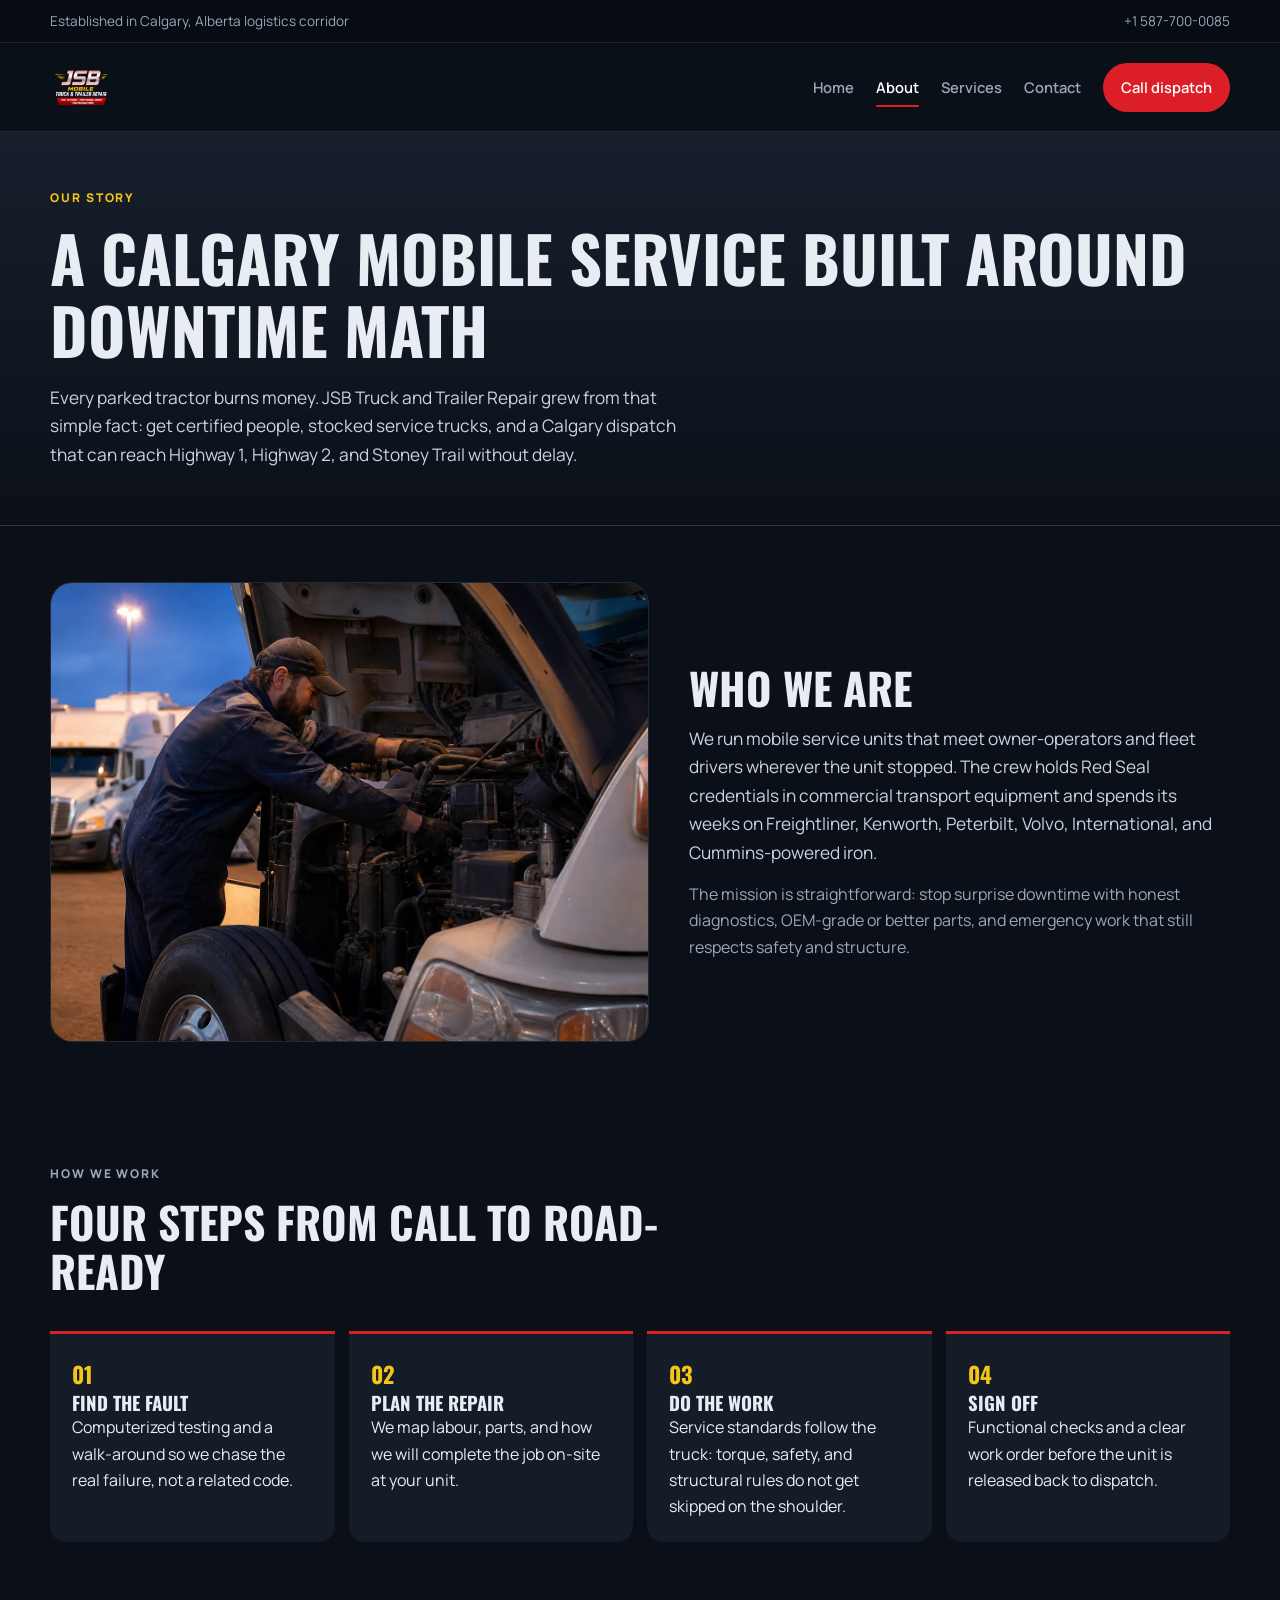
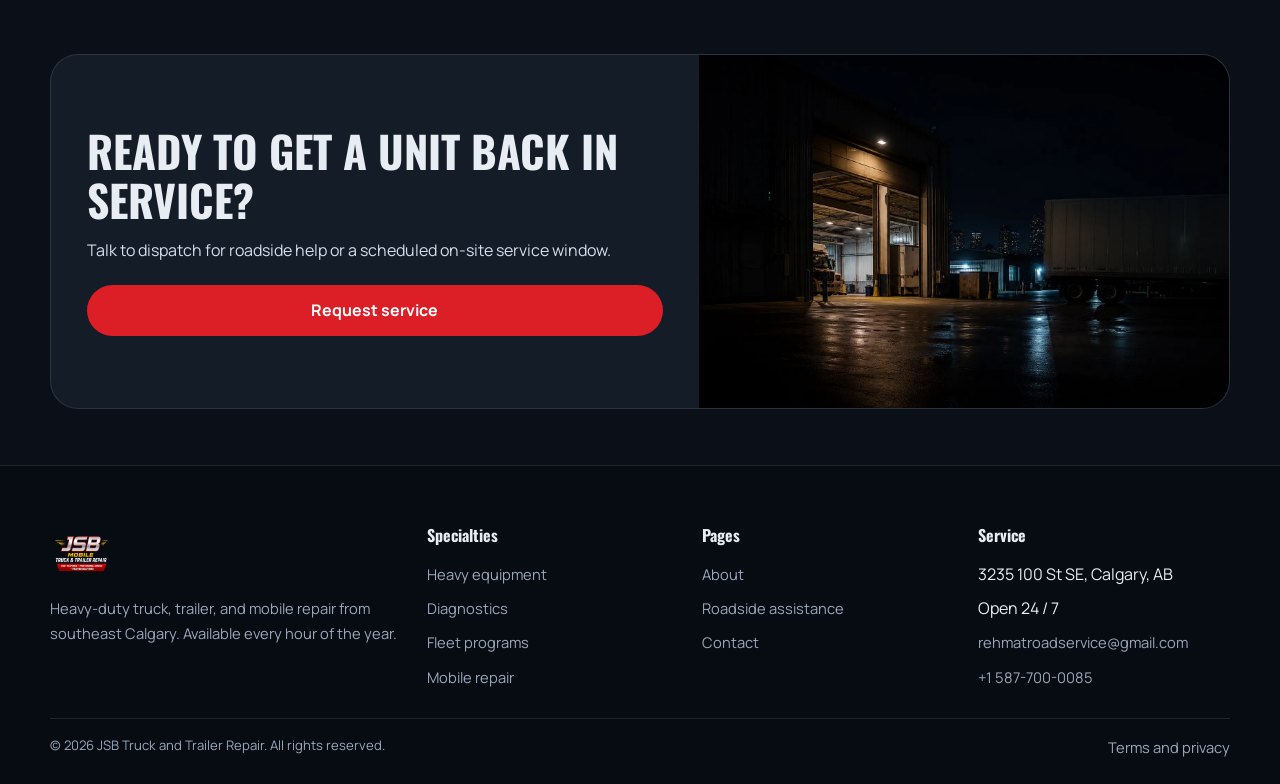
==== about.html @ cffa0f0e "image fix" ====
<!DOCTYPE html>
<html lang="en">
<head>
  <meta charset="UTF-8" />
  <meta name="viewport" content="width=device-width, initial-scale=1" />
  <title>About JSB Truck and Trailer Repair, Calgary Red Seal Team</title>
  <meta name="description" content="Learn how JSB Truck and Trailer Repair in Calgary staffs Red Seal heavy-duty mechanics and mobile units from 3235 100 St SE." />
  <link rel="preconnect" href="https://fonts.googleapis.com" />
  <link rel="preconnect" href="https://fonts.gstatic.com" crossorigin />
  <link href="https://fonts.googleapis.com/css2?family=Manrope:wght@400;600;700;800&family=Oswald:wght@500;700&display=swap" rel="stylesheet" />
  <link rel="stylesheet" href="css/styles.css" />
  <link rel="icon" href="images/jsb-logo.png" />
</head>
<body>
  <div class="topbar">
    <div class="wrap">
      <span>Established in Calgary, Alberta logistics corridor</span>
      <span><a href="tel:+15877000085">+1 587-700-0085</a></span>
    </div>
  </div>
  <header class="site">
    <div class="wrap">
      <a class="brand" href="index.html">
        <img src="images/jsb-logo.webp" alt="JSB Mobile Truck and Trailer Repair" />
      </a>
      <nav class="desk" aria-label="Primary">
        <a href="index.html">Home</a>
        <a class="active" href="about.html">About</a>
        <a href="services.html">Services</a>
        <a href="contact.html">Contact</a>
        <a class="btn" href="tel:+15877000085">Call dispatch</a>
      </nav>
      <button class="menu-btn" type="button" aria-label="Open menu">☰</button>
    </div>
    <nav class="mobile-nav">
      <a href="index.html">Home</a>
      <a href="about.html">About</a>
      <a href="services.html">Services</a>
      <a href="contact.html">Contact</a>
    </nav>
  </header>

  <div class="page-hero">
    <div class="wrap">
      <p class="kicker">Our story</p>
      <h1>A Calgary mobile service built around downtime math</h1>
      <p class="lead">Every parked tractor burns money. JSB Truck and Trailer Repair grew from that simple fact: get certified people, stocked service trucks, and a Calgary dispatch that can reach Highway 1, Highway 2, and Stoney Trail without delay.</p>
    </div>
  </div>

  <section>
    <div class="wrap split">
      <img src="images/mechanic-work.webp" alt="Technician working on a commercial truck" />
      <div>
        <h2>Who we are</h2>
        <p class="lead" style="margin-top:12px">We run mobile service units that meet owner-operators and fleet drivers wherever the unit stopped. The crew holds Red Seal credentials in commercial transport equipment and spends its weeks on Freightliner, Kenworth, Peterbilt, Volvo, International, and Cummins-powered iron.</p>
        <p style="color:var(--muted);margin-top:14px">The mission is straightforward: stop surprise downtime with honest diagnostics, OEM-grade or better parts, and emergency work that still respects safety and structure.</p>
      </div>
    </div>
  </section>

  <section>
    <div class="wrap">
      <div class="sec-head">
        <p class="kicker">How we work</p>
        <h2>Four steps from call to road-ready</h2>
      </div>
      <div class="steps">
        <article>
          <b>01</b>
          <h3>Find the fault</h3>
          <p>Computerized testing and a walk-around so we chase the real failure, not a related code.</p>
        </article>
        <article>
          <b>02</b>
          <h3>Plan the repair</h3>
          <p>We map labour, parts, and how we will complete the job on-site at your unit.</p>
        </article>
        <article>
          <b>03</b>
          <h3>Do the work</h3>
          <p>Service standards follow the truck: torque, safety, and structural rules do not get skipped on the shoulder.</p>
        </article>
        <article>
          <b>04</b>
          <h3>Sign off</h3>
          <p>Functional checks and a clear work order before the unit is released back to dispatch.</p>
        </article>
      </div>
    </div>
  </section>

  <section>
    <div class="wrap">
      <div class="cta">
        <div class="inner">
          <h2>Ready to get a unit back in service?</h2>
          <p>Talk to dispatch for roadside help or a scheduled on-site service window.</p>
          <a class="btn" href="contact.html">Request service</a>
        </div>
        <img src="images/cta-night.webp" alt="Nighttime mobile truck service" />
      </div>
    </div>
  </section>

  <footer>
    <div class="wrap">
      <div class="foot">
        <div>
          <a class="brand" href="index.html">
            <img src="images/jsb-logo.webp" alt="JSB Mobile Truck and Trailer Repair" />
          </a>
          <p style="margin-top:12px">Heavy-duty truck, trailer, and mobile repair from southeast Calgary. Available every hour of the year.</p>
        </div>
        <div>
          <h4>Specialties</h4>
          <ul>
            <li><a href="services.html">Heavy equipment</a></li>
            <li><a href="services.html">Diagnostics</a></li>
            <li><a href="services.html">Fleet programs</a></li>
            <li><a href="services.html">Mobile repair</a></li>
          </ul>
        </div>
        <div>
          <h4>Pages</h4>
          <ul>
            <li><a href="about.html">About</a></li>
            <li><a href="services.html">Roadside assistance</a></li>
            <li><a href="contact.html">Contact</a></li>
          </ul>
        </div>
        <div>
          <h4>Service</h4>
          <ul>
            <li>3235 100 St SE, Calgary, AB</li>
            <li>Open 24 / 7</li>
            <li><a href="mailto:rehmatroadservice@gmail.com">rehmatroadservice@gmail.com</a></li>
            <li><a href="tel:+15877000085">+1 587-700-0085</a></li>
          </ul>
        </div>
      </div>
      <div class="legal">
        <span>© 2026 JSB Truck and Trailer Repair. All rights reserved.</span>
        <span><a href="legal.html">Terms and privacy</a></span>
      </div>
    </div>
  </footer>
  <script src="js/main.js"></script>
</body>
</html>
---- css/styles.css ----
:root {
  --ink: #0b1018;
  --ink-2: #141c28;
  --panel: #1a2433;
  --line: rgba(255, 255, 255, 0.1);
  --text: #e8edf4;
  --muted: #9aa8bc;
  --accent: #dc1f26;
  --accent-2: #f5c518;
  --white: #fff;
  --radius: 18px;
  --shadow: 0 24px 60px rgba(0, 0, 0, 0.35);
  --max: 1180px;
  --space-section: 56px;
}

* { box-sizing: border-box; margin: 0; padding: 0; }
html { scroll-behavior: smooth; }
body {
  font-family: "Manrope", system-ui, sans-serif;
  background: var(--ink);
  color: var(--text);
  line-height: 1.65;
  min-width: 0;
}
img, svg, video, iframe { max-width: 100%; display: block; }
a { color: inherit; text-decoration: none; }
button, input, select, textarea { font: inherit; max-width: 100%; }

.wrap { width: min(var(--max), calc(100% - 32px)); margin-inline: auto; min-width: 0; }
.stack { display: grid; gap: 20px; }
.legal-copy { max-width: 720px; color: var(--muted); }

.topbar {
  background: #070b12;
  border-bottom: 1px solid var(--line);
  font-size: 0.85rem;
  color: var(--muted);
}
.topbar .wrap {
  display: flex;
  justify-content: space-between;
  gap: 16px;
  padding: 10px 0;
  flex-wrap: wrap;
}
.topbar a:hover { color: var(--accent-2); }

header.site {
  position: sticky;
  top: 0;
  z-index: 200;
  background: rgba(11, 16, 24, 0.94);
  backdrop-filter: blur(16px);
  border-bottom: 1px solid var(--line);
  overflow: visible;
}
header.site .wrap {
  display: flex;
  align-items: center;
  justify-content: space-between;
  min-height: 88px;
  gap: 20px;
}
.brand {
  display: flex;
  align-items: center;
  gap: 0;
  font-weight: 800;
  letter-spacing: 0.02em;
}
.brand img {
  height: clamp(42px, 10vw, 62px);
  width: auto;
  max-width: min(220px, 58vw);
  object-fit: contain;
  border-radius: 0;
  border: 0;
}

nav.desk { display: flex; align-items: center; gap: 22px; }
nav.desk a {
  font-size: 0.92rem;
  color: var(--muted);
  font-weight: 600;
  position: relative;
  transition: color 0.2s ease;
}
nav.desk a:not(.btn)::after {
  content: "";
  position: absolute;
  left: 0;
  bottom: -7px;
  width: 0;
  height: 2px;
  background: var(--accent);
  border-radius: 2px;
  transition: width 0.22s ease;
}
nav.desk a:not(.btn):hover::after,
nav.desk a.active::after { width: 100%; }
nav.desk a:hover, nav.desk a.active { color: var(--white); }
nav.desk a.btn,
nav.desk a.btn:hover,
nav.desk a.btn:focus,
nav.desk a.btn:active {
  color: #fff;
}
.btn {
  display: inline-flex;
  align-items: center;
  justify-content: center;
  gap: 8px;
  background: var(--accent);
  color: #fff;
  font-weight: 700;
  padding: 12px 18px;
  border-radius: 999px;
  border: 0;
  cursor: pointer;
  position: relative;
  overflow: hidden;
  isolation: isolate;
  transition: transform 0.2s ease, background 0.2s ease, box-shadow 0.2s ease;
}
.btn::before {
  content: "";
  position: absolute;
  inset: 0 auto 0 -70%;
  width: 45%;
  background: linear-gradient(
    115deg,
    transparent 0%,
    rgba(255, 255, 255, 0.08) 35%,
    rgba(255, 255, 255, 0.55) 50%,
    rgba(255, 255, 255, 0.08) 65%,
    transparent 100%
  );
  transform: skewX(-22deg);
  pointer-events: none;
  z-index: 1;
}
.btn:hover::before {
  animation: btn-shine 0.7s ease;
}
@keyframes btn-shine {
  from { left: -70%; }
  to { left: 130%; }
}
.btn:hover {
  background: #c41b22;
  color: #fff;
  transform: translateY(-2px);
  box-shadow: 0 10px 24px rgba(220, 31, 38, 0.35);
}
.btn:active { transform: translateY(0); }
.btn.ghost::before { content: none; }
.btn.ghost {
  background: transparent;
  border: 1px solid var(--line);
  color: var(--white);
  overflow: visible;
}
.btn.ghost:hover {
  background: rgba(255,255,255,0.08);
  border-color: rgba(255,255,255,0.35);
  box-shadow: none;
}

.menu-btn {
  display: none;
  background: #1a2433;
  border: 1px solid var(--line);
  color: var(--white);
  width: 46px;
  height: 46px;
  border-radius: 10px;
  cursor: pointer;
  position: relative;
  z-index: 220;
  font-size: 1.25rem;
  line-height: 1;
  flex-shrink: 0;
}
.menu-btn:hover {
  background: rgba(255,255,255,0.08);
  border-color: var(--accent);
}

.hero {
  position: relative;
  min-height: min(84vh, 780px);
  display: flex;
  align-items: center;
  overflow: hidden;
  background: #070b12;
}
.hero-bg {
  position: absolute;
  inset: 0;
  width: 100%;
  height: 100%;
  object-fit: cover;
  object-position: 88% 46%;
}
.hero::after {
  content: "";
  position: absolute;
  inset: 0;
  background:
    linear-gradient(90deg, rgba(7,11,18,0.88) 0%, rgba(7,11,18,0.62) 34%, rgba(7,11,18,0.18) 58%, rgba(7,11,18,0.08) 100%),
    linear-gradient(180deg, rgba(7,11,18,0.28) 0%, transparent 28%, rgba(7,11,18,0.55) 100%);
  pointer-events: none;
}
.hero .wrap {
  position: relative;
  z-index: 1;
  width: min(var(--max), calc(100% - 40px));
  padding: 72px 0 80px;
}
.hero-copy {
  max-width: 540px;
  text-align: left;
}
.hero-copy h1 {
  font-size: clamp(2.1rem, 4.4vw, 3.5rem);
  margin-bottom: 16px;
  text-shadow: 0 8px 28px rgba(0, 0, 0, 0.45);
}
.hero-copy .lead {
  max-width: 46ch;
}
.kicker {
  color: var(--accent-2);
  font-weight: 800;
  letter-spacing: 0.16em;
  text-transform: uppercase;
  font-size: 0.75rem;
  margin-bottom: 14px;
}
h1, h2, h3 { font-family: "Oswald", sans-serif; line-height: 1.12; text-transform: uppercase; }
h1 { font-size: clamp(2.4rem, 5vw, 4.4rem); margin-bottom: 18px; }
h2 { font-size: clamp(1.8rem, 3.4vw, 2.8rem); }
.lead { color: #c9d4e3; font-size: 1.08rem; max-width: 58ch; }
.hero-actions { display: flex; gap: 12px; flex-wrap: wrap; margin-top: 28px; }
.hero-actions .btn {
  white-space: nowrap;
  text-align: center;
  min-height: 48px;
  padding: 12px 20px;
}

.stats {
  display: grid;
  grid-template-columns: repeat(3, 1fr);
  gap: 14px;
  margin-top: 0;
  position: relative;
  z-index: 2;
}
.stat {
  background: var(--ink-2);
  border: 1px solid var(--line);
  border-radius: var(--radius);
  padding: 22px;
  box-shadow: var(--shadow);
  transition: transform 0.25s ease, border-color 0.25s ease, box-shadow 0.25s ease;
}
.stat b {
  font-family: "Oswald", sans-serif;
  font-size: 2rem;
  color: var(--accent-2);
  display: block;
}
.stat span { color: var(--muted); font-size: 0.9rem; }

section:not(.hero) { padding: var(--space-section) 0; }
.sec-head { max-width: 640px; margin-bottom: 36px; }
.sec-head p { color: var(--muted); margin-top: 10px; }

.bento,
.split,
.why,
.coverage,
.projects,
.reviews,
.steps,
.contact-grid,
.foot,
.stats,
.cta,
.service-row {
  min-width: 0;
}
.bento > *,
.split > *,
.why > *,
.coverage > *,
.projects > *,
.reviews > *,
.steps > *,
.contact-grid > *,
.foot > * {
  min-width: 0;
}
.bento {
  display: grid;
  grid-template-columns: 1.2fr 1fr 1fr;
  grid-template-rows: auto auto;
  gap: 16px;
}
.card {
  background: var(--ink-2);
  border: 1px solid var(--line);
  border-radius: var(--radius);
  overflow: hidden;
  transition: transform 0.25s ease, border-color 0.25s ease, box-shadow 0.25s ease;
}
.card img { width: 100%; height: 190px; object-fit: cover; transition: transform 0.45s ease; }
.card.tall img { height: 100%; min-height: 420px; }
.card .body { padding: 22px; }
.card h3 { margin-bottom: 8px; font-size: 1.25rem; }
.card p { color: var(--muted); font-size: 0.95rem; }
.card.span-2 { grid-column: span 2; }
.card.tall { grid-row: span 2; }

.split {
  display: grid;
  grid-template-columns: 1.05fr 0.95fr;
  gap: 40px;
  align-items: center;
}
.split img {
  width: 100%;
  height: 460px;
  object-fit: cover;
  border-radius: 22px;
  border: 1px solid var(--line);
  transition: transform 0.45s ease, box-shadow 0.3s ease;
}
.checks { margin-top: 18px; display: grid; gap: 10px; }
.checks li { list-style: none; color: var(--muted); padding-left: 28px; position: relative; }
.checks li::before {
  content: "";
  width: 14px; height: 14px;
  border-radius: 50%;
  background: var(--accent);
  position: absolute;
  left: 0; top: 7px;
}

.brands {
  overflow: hidden;
  border-top: 1px solid var(--line);
  border-bottom: 1px solid var(--line);
  padding: 16px 0;
}
.marquee {
  display: flex;
  width: max-content;
  animation: slide 28s linear infinite;
  white-space: nowrap;
  font-family: "Oswald", sans-serif;
  letter-spacing: 0.12em;
  text-transform: uppercase;
  color: var(--muted);
  font-size: 1.2rem;
}
.marquee-track {
  display: flex;
  align-items: center;
  flex-shrink: 0;
}
.marquee-track span {
  padding: 0 22px;
}
.sep {
  display: inline-block;
  width: 11px;
  height: 11px;
  flex-shrink: 0;
  background: var(--accent);
  clip-path: polygon(
    50% 0%,
    62% 38%,
    100% 50%,
    62% 62%,
    50% 100%,
    38% 62%,
    0% 50%,
    38% 38%
  );
  box-shadow: 0 0 10px rgba(220, 31, 38, 0.55);
}
@keyframes slide { from { transform: translateX(0); } to { transform: translateX(-50%); } }

.why { display: grid; grid-template-columns: repeat(3, 1fr); gap: 16px; }
.why article {
  padding: 28px;
  background: linear-gradient(180deg, #1c2736, #141c28);
  border: 1px solid var(--line);
  border-radius: var(--radius);
  transition: transform 0.25s ease, border-color 0.25s ease, box-shadow 0.25s ease;
}
.why h3 { margin: 8px 0 10px; }

.coverage {
  display: grid;
  gap: 22px;
}
.region h3 {
  font-size: 1rem;
  margin-bottom: 12px;
  color: var(--accent-2);
}
.chips {
  display: flex;
  flex-wrap: wrap;
  gap: 8px;
}
.chips span {
  background: var(--panel);
  border: 1px solid var(--line);
  border-radius: 999px;
  padding: 8px 14px;
  font-size: 0.88rem;
  font-weight: 600;
  display: inline-block;
}

.projects { display: grid; grid-template-columns: repeat(3, 1fr); gap: 16px; }
.projects article {
  overflow: hidden;
  border-radius: var(--radius);
  background: var(--ink-2);
  border: 1px solid var(--line);
  transition: transform 0.25s ease, border-color 0.25s ease, box-shadow 0.25s ease;
}
.projects img { height: 220px; width: 100%; object-fit: cover; transition: transform 0.45s ease; }
.projects figcaption {
  padding: 18px 18px 20px;
}
.projects figcaption p { color: var(--muted); font-size: 0.92rem; margin-top: 6px; }
.tag {
  display: inline-block;
  background: var(--accent);
  font-size: 0.72rem;
  font-weight: 800;
  letter-spacing: 0.08em;
  text-transform: uppercase;
  padding: 4px 8px;
  border-radius: 6px;
  margin-bottom: 6px;
}

.reviews { display: grid; grid-template-columns: repeat(3, 1fr); gap: 16px; }
.reviews blockquote {
  background: var(--ink-2);
  border: 1px solid var(--line);
  border-radius: var(--radius);
  padding: 24px;
  transition: transform 0.25s ease, border-color 0.25s ease, box-shadow 0.25s ease;
}
.stars { color: var(--accent-2); margin-bottom: 10px; }
.reviews cite { display: block; margin-top: 14px; color: var(--muted); font-style: normal; font-size: 0.9rem; }

.cta {
  display: grid;
  grid-template-columns: 1.1fr 0.9fr;
  overflow: hidden;
  border-radius: 28px;
  border: 1px solid var(--line);
  background: var(--ink-2);
  min-height: 280px;
  transition: border-color 0.25s ease, box-shadow 0.25s ease;
}
.cta img {
  width: 100%;
  height: 100%;
  min-height: 240px;
  object-fit: cover;
  transition: transform 0.5s ease;
}
.cta .inner {
  padding: 40px 36px;
  display: flex;
  flex-direction: column;
  justify-content: center;
}
.cta p { color: #d4deea; margin: 12px 0 22px; }

.page-hero {
  padding: var(--space-section) 0;
  background: linear-gradient(180deg, #161f2c, var(--ink));
  border-bottom: 1px solid var(--line);
}

.steps { display: grid; grid-template-columns: repeat(4, 1fr); gap: 14px; }
.steps article {
  border-top: 3px solid var(--accent);
  background: var(--ink-2);
  padding: 22px;
  border-radius: 0 0 16px 16px;
  transition: transform 0.25s ease, border-color 0.25s ease, box-shadow 0.25s ease;
}
.steps b { color: var(--accent-2); font-family: "Oswald", sans-serif; font-size: 1.4rem; }

.contact-grid {
  display: grid;
  grid-template-columns: 0.85fr 1.15fr;
  gap: 28px;
}
.info-box, form {
  background: var(--ink-2);
  border: 1px solid var(--line);
  border-radius: var(--radius);
  padding: 28px;
}
.info-box p { color: var(--muted); margin: 8px 0 20px; }
.info-box a { color: var(--accent-2); font-weight: 700; }
form label { display: block; font-size: 0.82rem; color: var(--muted); margin: 12px 0 6px; }
form input, form select, form textarea {
  width: 100%;
  background: #0e1520;
  border: 1px solid var(--line);
  color: var(--white);
  border-radius: 10px;
  padding: 12px 14px;
  transition: border-color 0.2s ease, box-shadow 0.2s ease, background 0.2s ease;
}
form textarea { min-height: 130px; resize: vertical; }
.form-note { color: var(--muted); font-size: 0.85rem; margin-top: 12px; }
.form-note.ok { color: #7ddea0; }
.form-note.err { color: #ff8b8b; }
.form-note.pending { color: var(--accent-2); }
.hp, .contact-form-honey-wrap {
  position: absolute;
  left: -9999px;
  height: 0;
  width: 0;
  opacity: 0;
  pointer-events: none;
}
form { position: relative; }
form .btn:disabled { opacity: 0.65; cursor: wait; }

.map {
  margin-top: 24px;
  border-radius: var(--radius);
  overflow: hidden;
  border: 1px solid var(--line);
  height: 320px;
}
.map iframe { width: 100%; height: 100%; border: 0; }

footer {
  border-top: 1px solid var(--line);
  padding: var(--space-section) 0 24px;
  background: #070b12;
}
.foot {
  display: grid;
  grid-template-columns: 1.4fr 1fr 1fr 1fr;
  gap: 24px;
  margin-bottom: 28px;
}
footer h4 { font-family: "Oswald", sans-serif; margin-bottom: 12px; }
footer p, footer a { color: var(--muted); font-size: 0.92rem; }
footer a:hover { color: var(--white); }
footer ul { list-style: none; display: grid; gap: 8px; }
.legal {
  display: flex;
  justify-content: space-between;
  gap: 12px;
  flex-wrap: wrap;
  border-top: 1px solid var(--line);
  padding-top: 16px;
  color: var(--muted);
  font-size: 0.82rem;
}

.service-row {
  display: grid;
  grid-template-columns: 1fr 1fr;
  align-items: stretch;
  overflow: hidden;
  transition: border-color 0.25s ease, box-shadow 0.25s ease, transform 0.25s ease;
}
.service-row .media {
  position: relative;
  min-height: 100%;
  overflow: hidden;
}
.service-row .media img,
.card.service-row .media img {
  position: absolute;
  inset: 0;
  width: 100%;
  height: 100%;
  max-height: none;
  min-height: 100%;
  object-fit: cover;
  object-position: center;
  transition: transform 0.45s ease;
}
.service-row .body {
  display: flex;
  flex-direction: column;
  justify-content: center;
  gap: 12px;
  padding: 28px 32px;
}
.service-row .body .kicker { margin-bottom: 0; }
.service-row .body h3 { margin-bottom: 0; }
.service-row .checks { margin-top: 6px; }
.service-row .btn { align-self: flex-start; margin-top: 8px; }
.service-row.reverse { grid-template-columns: 1fr 1fr; }

.mobile-nav {
  display: none;
  position: absolute;
  top: calc(100% + 8px);
  left: 12px;
  right: 12px;
  background: #1a2433;
  border: 1px solid var(--line);
  border-radius: 16px;
  padding: 8px;
  z-index: 210;
  box-shadow: var(--shadow);
}
.mobile-nav.open { display: grid; gap: 2px; }
body.nav-open { overflow: hidden; }
.mobile-nav a { padding: 14px 12px; font-weight: 700; border-radius: 10px; }
.mobile-nav a:hover { background: rgba(255,255,255,0.06); }

@media (max-width: 1100px) {
  .foot { grid-template-columns: 1.2fr 1fr 1fr; }
  .foot > :last-child { grid-column: 1 / -1; }
}

@media (max-width: 960px) {
  nav.desk { display: none; }
  .menu-btn { display: grid; place-items: center; flex-shrink: 0; }
  header.site .wrap { min-height: 76px; gap: 12px; }
  .hero {
    min-height: unset;
    align-items: flex-end;
  }
  .hero-bg { object-position: 72% 48%; }
  .hero::after {
    background:
      linear-gradient(180deg, rgba(7,11,18,0.35) 0%, rgba(7,11,18,0.82) 55%, rgba(7,11,18,0.94) 100%);
  }
  .hero .wrap { padding: 40px 0 36px; width: min(var(--max), calc(100% - 32px)); }
  .hero-copy { max-width: none; }
  .hero-copy .lead { max-width: none; }
  .hero-actions { flex-direction: column; align-items: stretch; }
  .hero-actions .btn {
    width: 100%;
    flex: none;
    white-space: nowrap;
    font-size: 0.95rem;
  }
  .cta { grid-template-columns: 1fr; }
  .cta img { order: -1; max-height: 220px; min-height: 180px; }
  .cta .inner { padding: 28px 22px; }
  .bento {
    grid-template-columns: 1fr 1fr;
  }
  .card.tall { grid-row: auto; }
  .card.tall img { min-height: 260px; height: 260px; }
  .card.span-2 { grid-column: span 2; }
  .split,
  .why,
  .projects,
  .reviews,
  .stats,
  .steps,
  .contact-grid {
    grid-template-columns: 1fr 1fr;
  }
  .split img { height: 320px; }
  .foot { grid-template-columns: 1fr 1fr; }
  .foot > :last-child { grid-column: auto; }
  .service-row,
  .service-row.reverse { grid-template-columns: 1fr; }
  .service-row .media { min-height: 220px; }
  .service-row .body { padding: 22px; }
  .info-box, form { padding: 22px; }
}

@media (max-width: 680px) {
  :root { --space-section: 40px; }
  .wrap { width: min(var(--max), calc(100% - 24px)); }
  .topbar { font-size: 0.78rem; }
  .kicker { letter-spacing: 0.1em; font-size: 0.68rem; }
  h1 { font-size: clamp(1.7rem, 8vw, 2.4rem); }
  h2 { font-size: clamp(1.45rem, 6.5vw, 2rem); }
  .lead { font-size: 1rem; }
  .hero-copy h1 { font-size: clamp(1.7rem, 8vw, 2.4rem); }
  .stats,
  .bento,
  .split,
  .why,
  .projects,
  .reviews,
  .steps,
  .contact-grid,
  .foot {
    grid-template-columns: 1fr;
  }
  .card.span-2,
  .card.tall { grid-column: auto; }
  .card.tall img { min-height: 200px; height: 200px; }
  .split { gap: 20px; }
  .split img { height: 240px; }
  .map { height: 240px; }
  .legal { flex-direction: column; }
  .marquee { font-size: 1rem; }
  .marquee-track span { padding: 0 14px; }
  form input,
  form select,
  form textarea { font-size: 16px; }
}

@media (max-width: 420px) {
  .chips span { padding: 6px 12px; font-size: 0.82rem; }
  .why article,
  .stat { padding: 18px; }
  .btn { padding: 11px 14px; }
}

.info-box a,
.legal a,
.topbar a {
  transition: color 0.2s ease;
}
.info-box a:hover { color: var(--white); }

@media (hover: hover) and (pointer: fine) {
  .card:hover,
  .stat:hover,
  .why article:hover,
  .projects article:hover,
  .reviews blockquote:hover,
  .steps article:hover,
  .service-row:hover {
    transform: translateY(-4px);
    border-color: rgba(220, 31, 38, 0.45);
    box-shadow: 0 16px 36px rgba(0, 0, 0, 0.35);
  }
  .chips span:hover {
    border-color: rgba(220, 31, 38, 0.45);
    color: var(--white);
  }
}
.card:hover img,
.projects article:hover img,
.service-row:hover .media img,
.cta:hover img {
  transform: scale(1.06);
}
.split img:hover {
  transform: scale(1.03);
  box-shadow: var(--shadow);
}
.cta:hover {
  border-color: rgba(220, 31, 38, 0.45);
  box-shadow: 0 16px 36px rgba(0, 0, 0, 0.35);
}
.checks li {
  transition: color 0.2s ease, transform 0.2s ease;
}
.checks li:hover {
  color: var(--text);
  transform: translateX(4px);
}
.brands:hover .marquee {
  animation-play-state: paused;
}
.brands:hover .sep {
  background: var(--accent-2);
  box-shadow: 0 0 10px rgba(245, 197, 24, 0.6);
}
footer a {
  transition: color 0.2s ease, padding-left 0.2s ease;
}
footer ul a:hover {
  color: var(--accent-2);
  padding-left: 4px;
}
.mobile-nav a {
  transition: color 0.2s ease, padding-left 0.2s ease;
}
.mobile-nav a:hover {
  color: var(--accent-2);
  padding-left: 8px;
}
form input:hover,
form select:hover,
form textarea:hover {
  border-color: rgba(255, 255, 255, 0.28);
}
form input:focus,
form select:focus,
form textarea:focus {
  outline: none;
  border-color: var(--accent);
  box-shadow: 0 0 0 3px rgba(220, 31, 38, 0.22);
  background: #121a26;
}
.map {
  transition: transform 0.25s ease, box-shadow 0.25s ease;
}
.map:hover {
  transform: translateY(-3px);
  box-shadow: var(--shadow);
}

@media (prefers-reduced-motion: reduce) {
  html { scroll-behavior: auto; }
  .marquee { animation: none; }
  .card:hover,
  .stat:hover,
  .why article:hover,
  .projects article:hover,
  .reviews blockquote:hover,
  .steps article:hover,
  .service-row:hover,
  .btn:hover,
  .map:hover {
    transform: none;
  }
  .card:hover img,
  .projects article:hover img,
  .service-row:hover img,
  .service-row:hover .media img,
  .cta:hover img,
  .split img:hover {
    transform: none;
  }
}
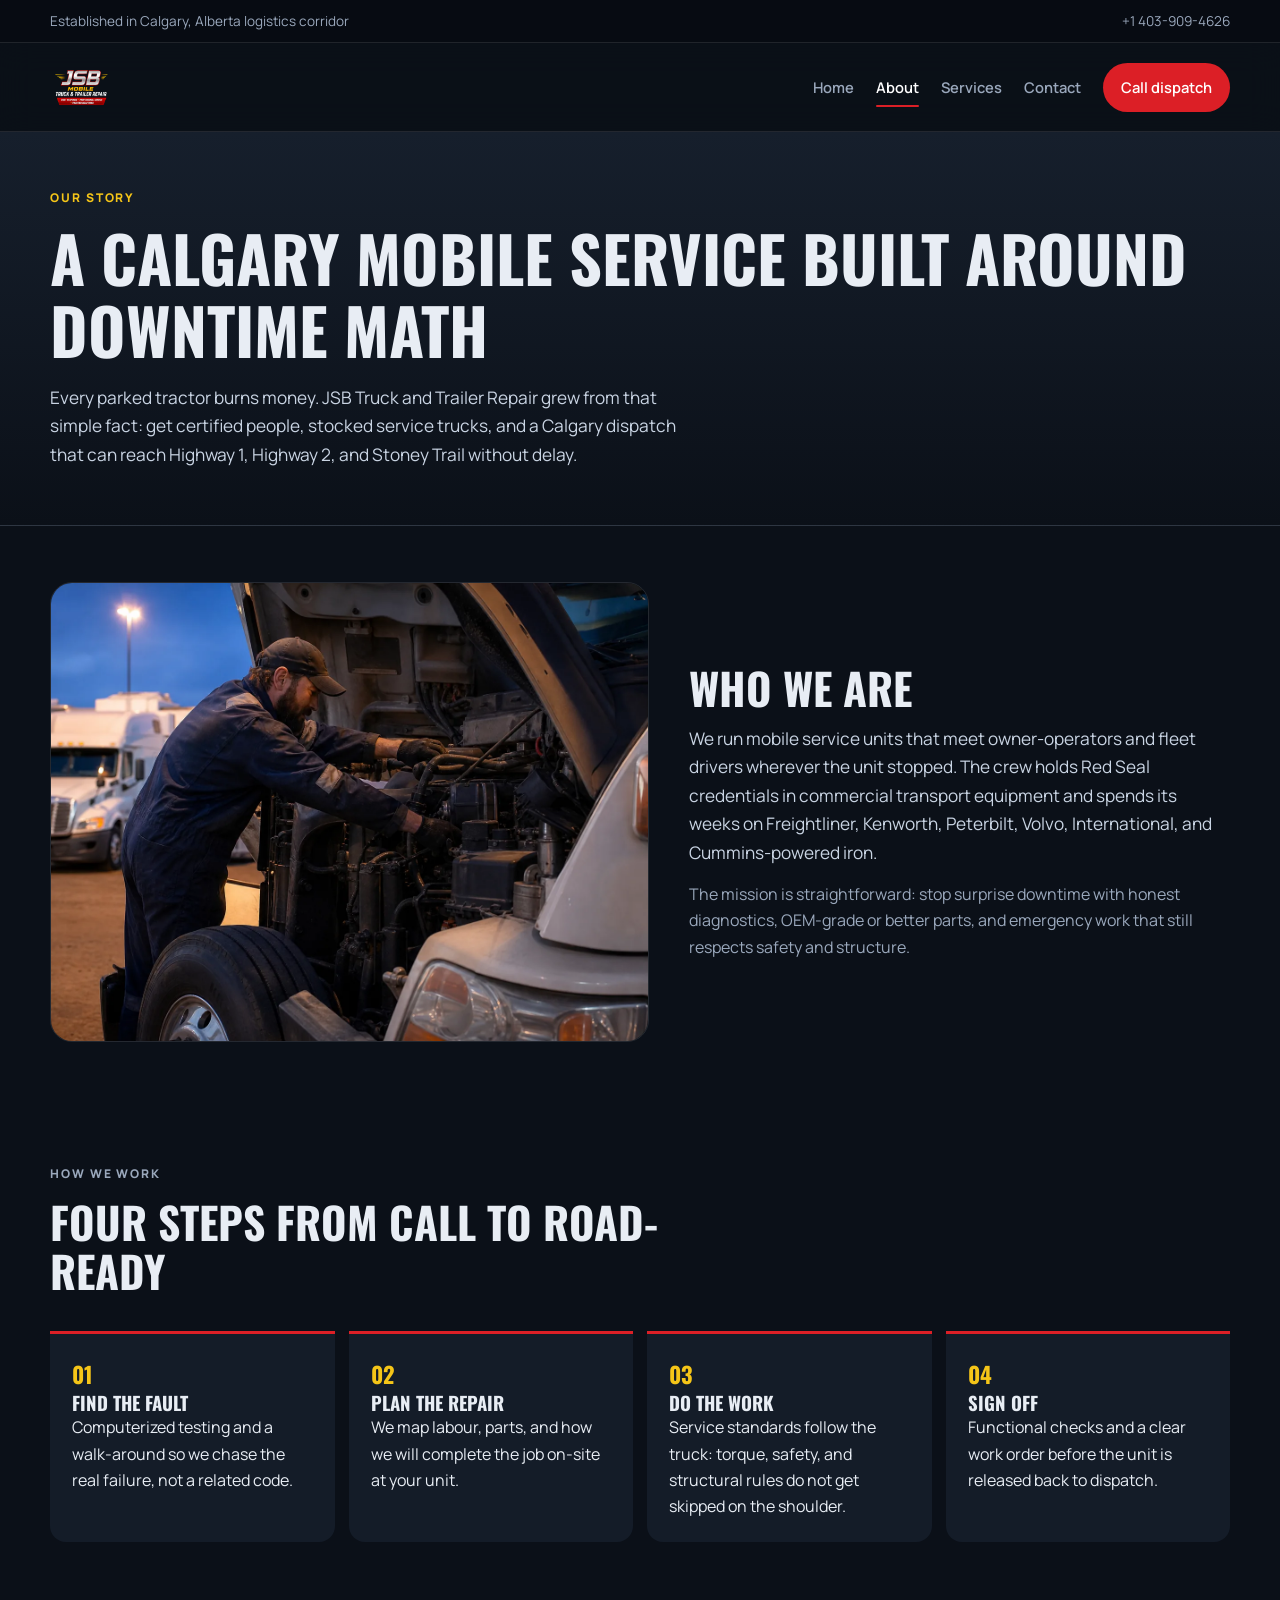
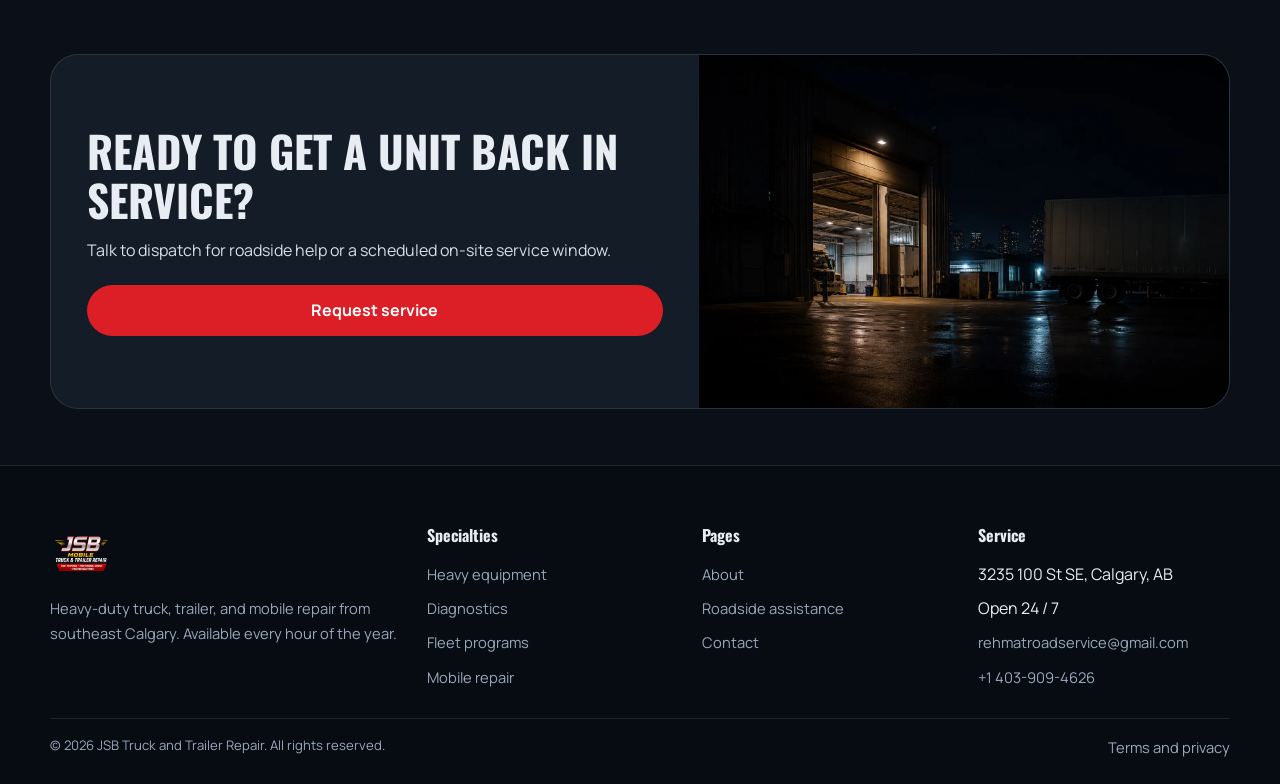
==== commit c573e80c: "FIx number and egnore script folder" ====
--- a/about.html
+++ b/about.html
@@ -15,7 +15,7 @@
   <div class="topbar">
     <div class="wrap">
       <span>Established in Calgary, Alberta logistics corridor</span>
-      <span><a href="tel:+15877000085">+1 587-700-0085</a></span>
+      <span><a href="tel:+14039094626">+1 403-909-4626</a></span>
     </div>
   </div>
   <header class="site">
@@ -28,7 +28,7 @@
         <a class="active" href="about.html">About</a>
         <a href="services.html">Services</a>
         <a href="contact.html">Contact</a>
-        <a class="btn" href="tel:+15877000085">Call dispatch</a>
+        <a class="btn" href="tel:+14039094626">Call dispatch</a>
       </nav>
       <button class="menu-btn" type="button" aria-label="Open menu">☰</button>
     </div>
@@ -135,7 +135,7 @@
             <li>3235 100 St SE, Calgary, AB</li>
             <li>Open 24 / 7</li>
             <li><a href="mailto:rehmatroadservice@gmail.com">rehmatroadservice@gmail.com</a></li>
-            <li><a href="tel:+15877000085">+1 587-700-0085</a></li>
+            <li><a href="tel:+14039094626">+1 403-909-4626</a></li>
           </ul>
         </div>
       </div>
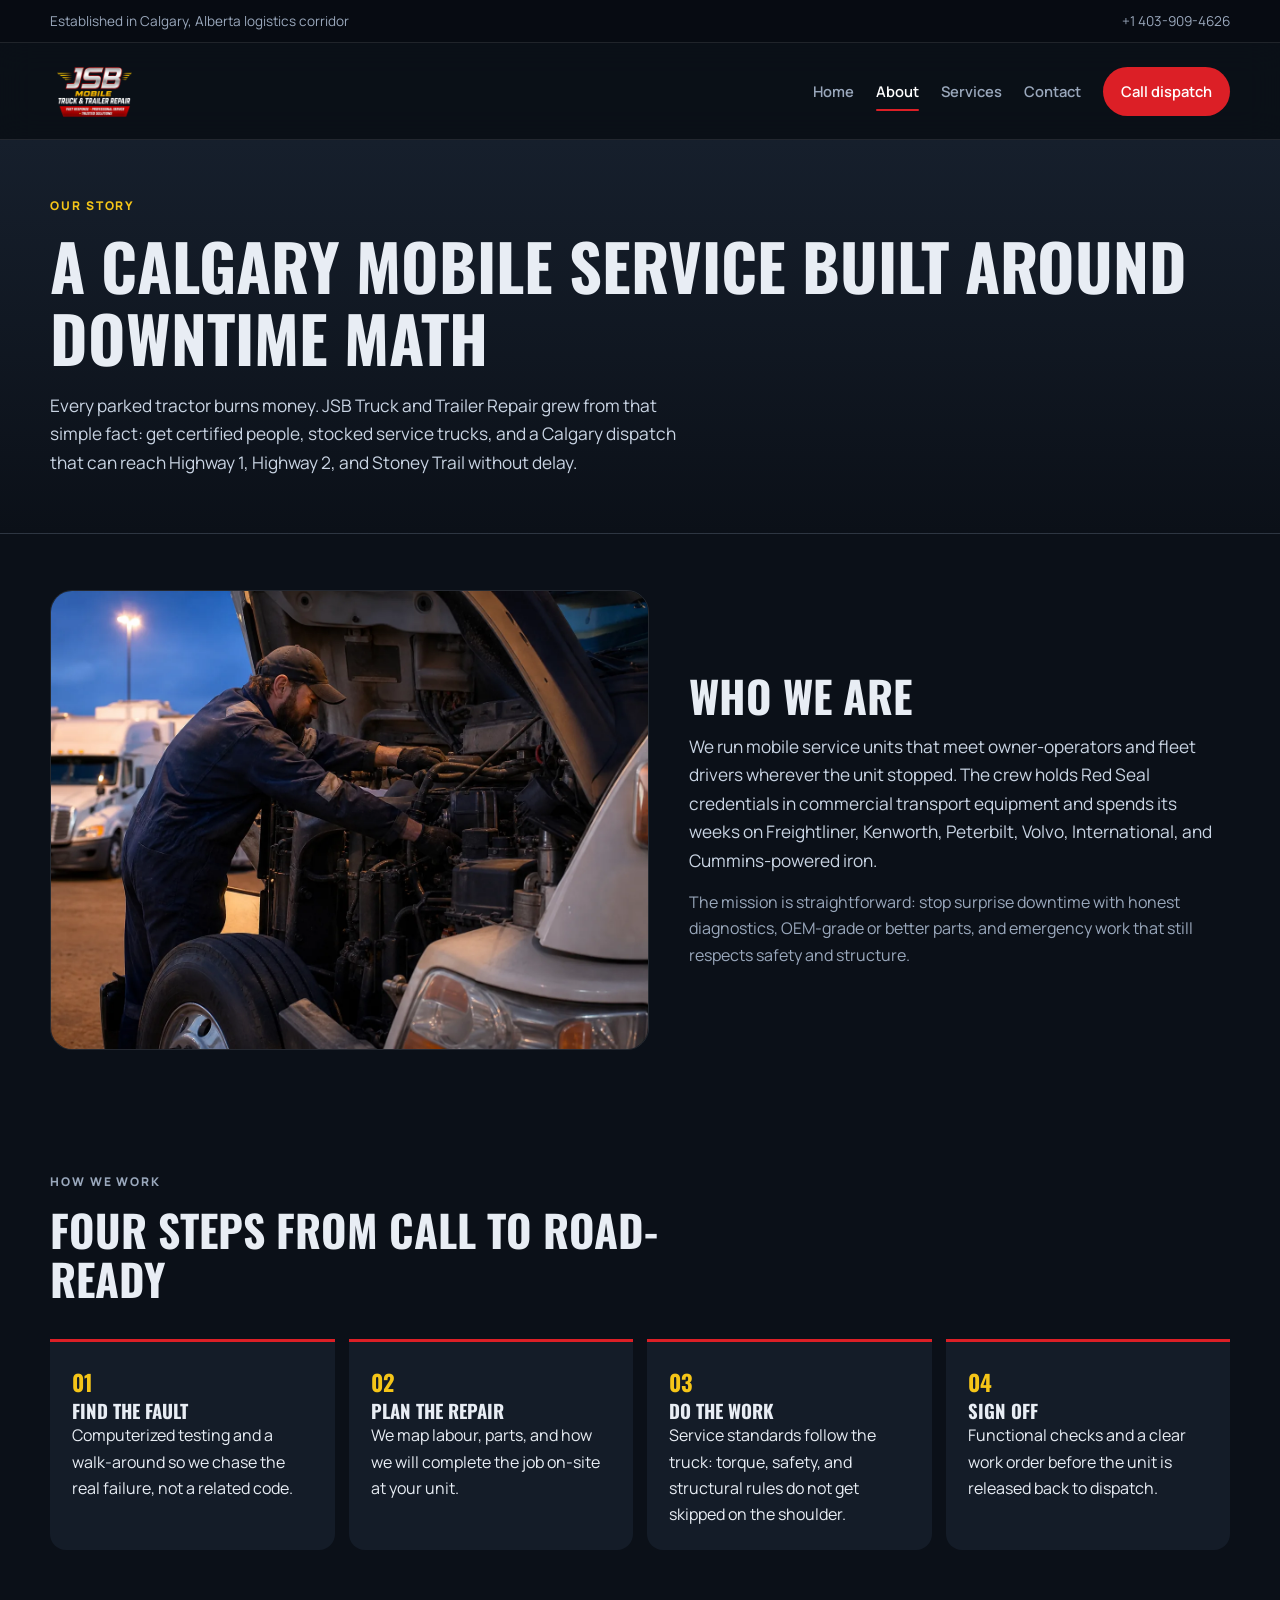
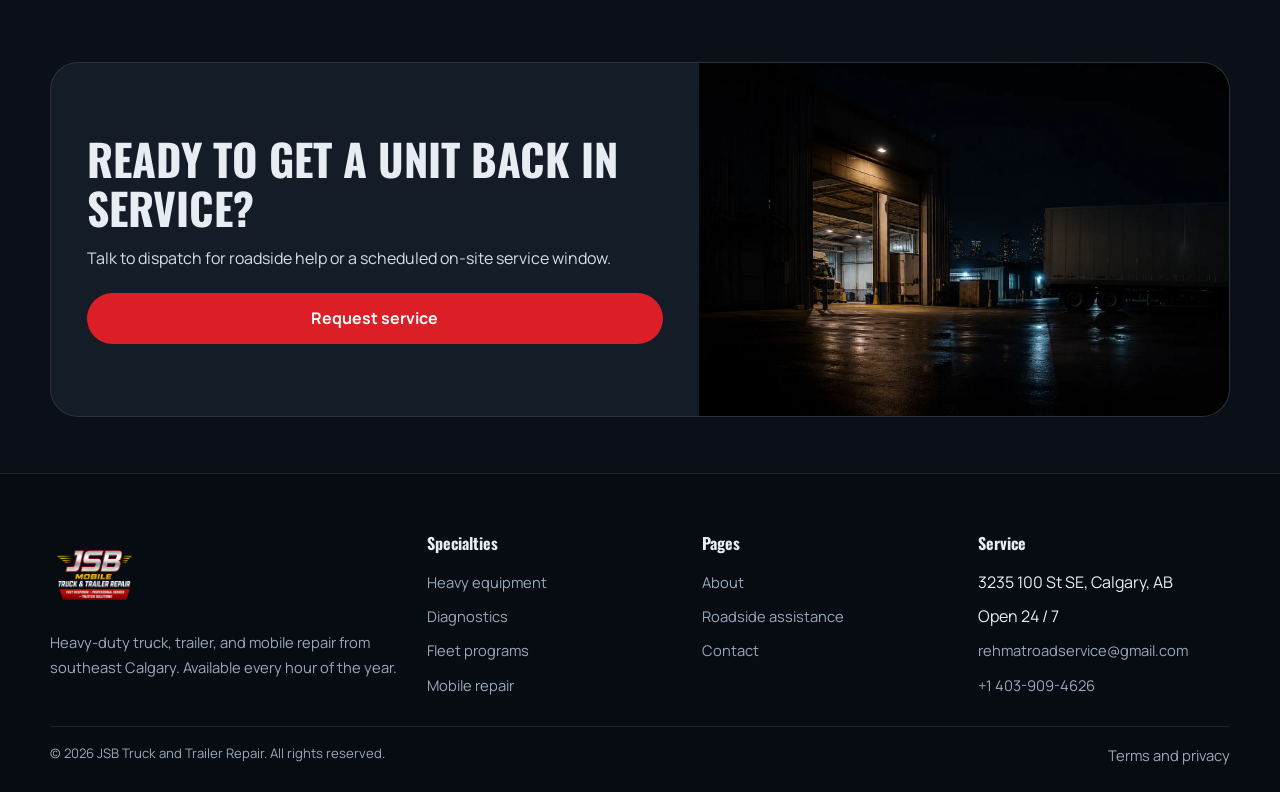
==== commit 2136fbb6: "Final fix" ====
--- a/about.html
+++ b/about.html
@@ -30,7 +30,7 @@
         <a href="contact.html">Contact</a>
         <a class="btn" href="tel:+14039094626">Call dispatch</a>
       </nav>
-      <button class="menu-btn" type="button" aria-label="Open menu">☰</button>
+      <button class="menu-btn" type="button" aria-label="Open menu" aria-expanded="false">☰</button>
     </div>
     <nav class="mobile-nav">
       <a href="index.html">Home</a>
--- a/css/styles.css
+++ b/css/styles.css
@@ -14,18 +14,36 @@
   --space-section: 56px;
 }
 
-* { box-sizing: border-box; margin: 0; padding: 0; }
-html { scroll-behavior: smooth; }
+* {
+  box-sizing: border-box;
+  margin: 0;
+  padding: 0;
+  -webkit-tap-highlight-color: transparent;
+}
+html {
+  scroll-behavior: smooth;
+  -webkit-tap-highlight-color: transparent;
+}
 body {
   font-family: "Manrope", system-ui, sans-serif;
   background: var(--ink);
   color: var(--text);
   line-height: 1.65;
   min-width: 0;
+  -webkit-tap-highlight-color: transparent;
+}
+::selection {
+  background: rgba(220, 31, 38, 0.45);
+  color: #fff;
 }
 img, svg, video, iframe { max-width: 100%; display: block; }
+a, button, input, select, textarea, [role="button"] {
+  -webkit-tap-highlight-color: transparent;
+}
 a { color: inherit; text-decoration: none; }
 button, input, select, textarea { font: inherit; max-width: 100%; }
+button, a { -webkit-user-select: none; user-select: none; }
+:focus:not(:focus-visible) { outline: none; }
 
 .wrap { width: min(var(--max), calc(100% - 32px)); margin-inline: auto; min-width: 0; }
 .stack { display: grid; gap: 20px; }
@@ -59,7 +77,7 @@
   display: flex;
   align-items: center;
   justify-content: space-between;
-  min-height: 88px;
+  min-height: 96px;
   gap: 20px;
 }
 .brand {
@@ -70,12 +88,16 @@
   letter-spacing: 0.02em;
 }
 .brand img {
-  height: clamp(42px, 10vw, 62px);
+  height: clamp(64px, 7.5vw, 88px);
   width: auto;
-  max-width: min(220px, 58vw);
+  max-width: min(320px, 70vw);
   object-fit: contain;
   border-radius: 0;
   border: 0;
+  transition: transform 0.2s ease;
+}
+.brand:hover img {
+  transform: scale(1.03);
 }
 
 nav.desk { display: flex; align-items: center; gap: 22px; }
@@ -172,19 +194,28 @@
   background: #1a2433;
   border: 1px solid var(--line);
   color: var(--white);
-  width: 46px;
-  height: 46px;
+  width: 48px;
+  height: 48px;
   border-radius: 10px;
   cursor: pointer;
   position: relative;
   z-index: 220;
-  font-size: 1.25rem;
+  font-size: 1.55rem;
   line-height: 1;
   flex-shrink: 0;
+  transition: background 0.2s ease, border-color 0.2s ease, color 0.2s ease, transform 0.25s ease;
+  user-select: none;
 }
 .menu-btn:hover {
   background: rgba(255,255,255,0.08);
   border-color: var(--accent);
+}
+.menu-btn.active,
+.menu-btn.open {
+  background: rgba(220, 31, 38, 0.15);
+  border-color: var(--accent);
+  color: var(--accent-2);
+  transform: rotate(90deg);
 }
 
 .hero {
@@ -642,7 +673,11 @@
 @media (max-width: 960px) {
   nav.desk { display: none; }
   .menu-btn { display: grid; place-items: center; flex-shrink: 0; }
-  header.site .wrap { min-height: 76px; gap: 12px; }
+  header.site .wrap { min-height: 84px; gap: 12px; }
+  .brand img {
+    height: clamp(54px, 15vw, 76px);
+    max-width: min(280px, 72vw);
+  }
   .hero {
     min-height: unset;
     align-items: flex-end;
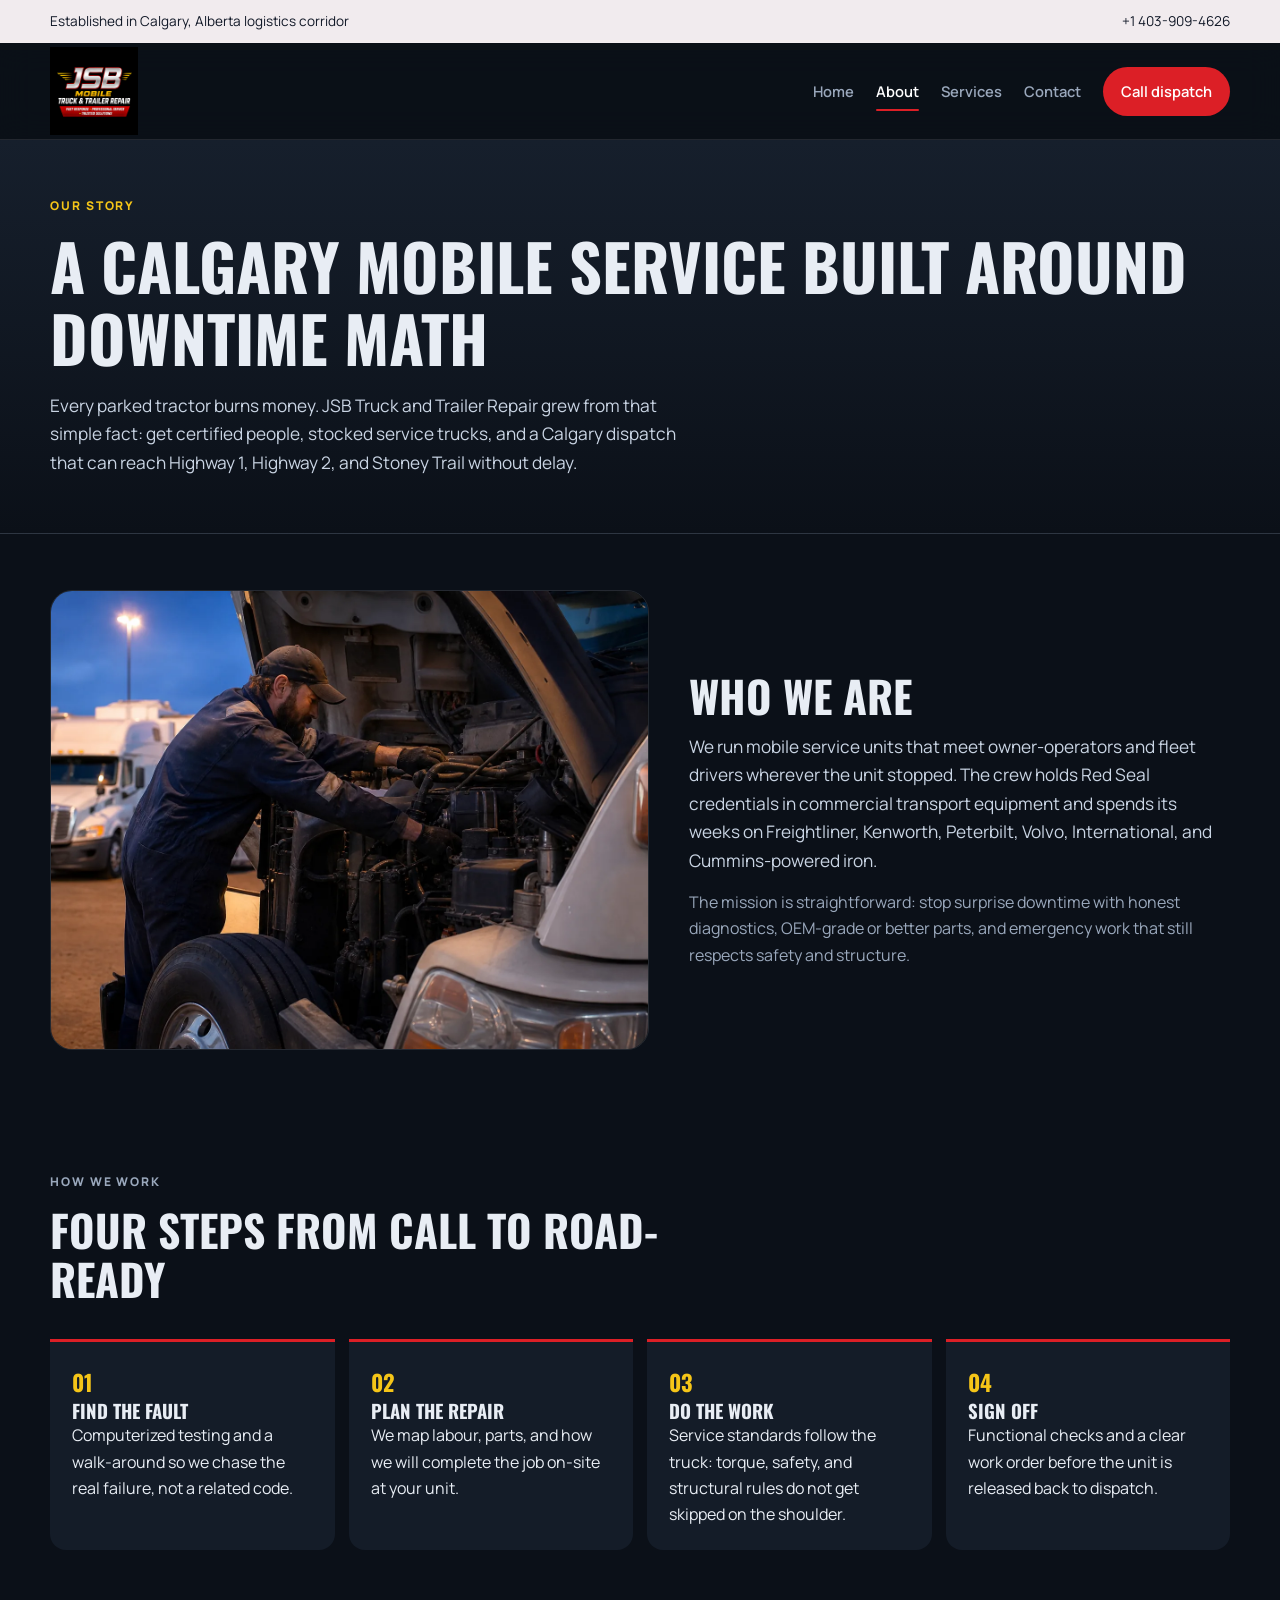
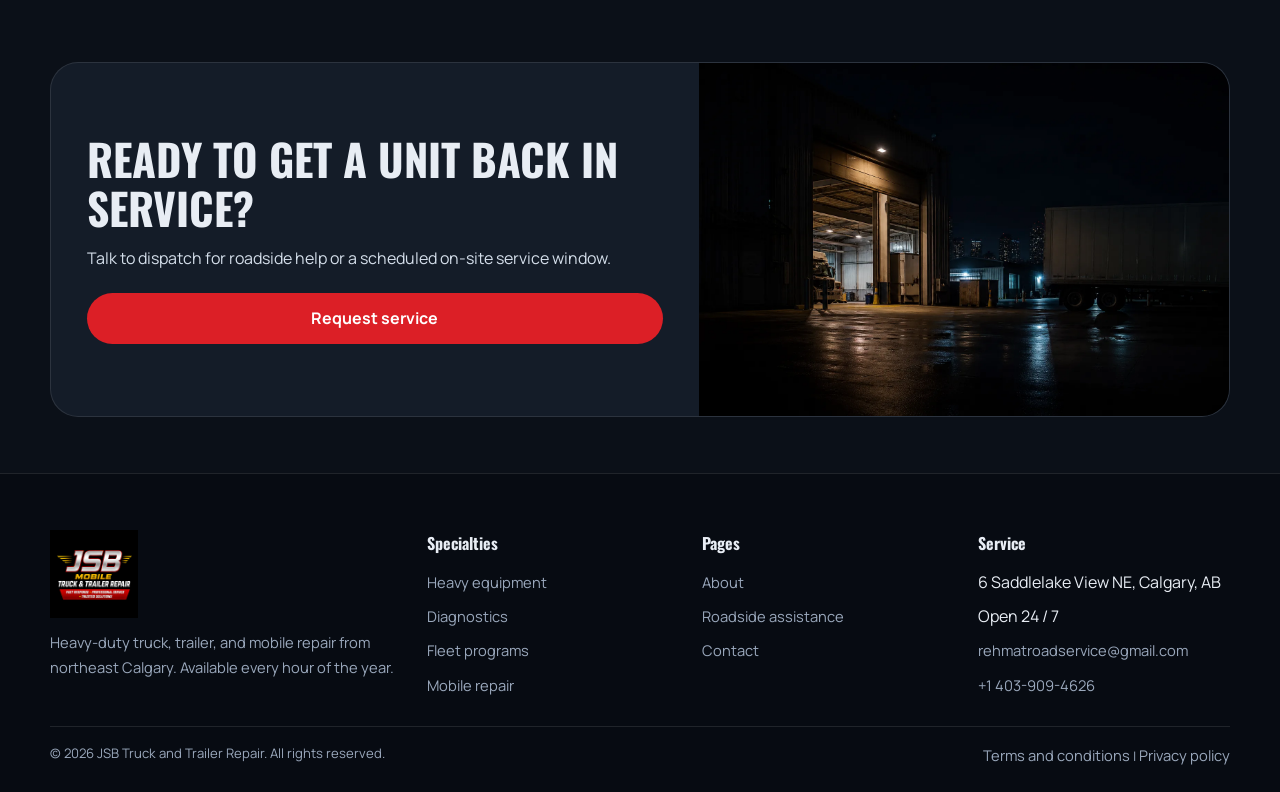
==== commit 03c2ff95: "address" ====
--- a/about.html
+++ b/about.html
@@ -4,12 +4,19 @@
   <meta charset="UTF-8" />
   <meta name="viewport" content="width=device-width, initial-scale=1" />
   <title>About JSB Truck and Trailer Repair, Calgary Red Seal Team</title>
-  <meta name="description" content="Learn how JSB Truck and Trailer Repair in Calgary staffs Red Seal heavy-duty mechanics and mobile units from 3235 100 St SE." />
+  <meta name="description" content="Learn how JSB Truck and Trailer Repair in Calgary staffs Red Seal heavy-duty mechanics and mobile units from 6 Saddlelake View NE." />
   <link rel="preconnect" href="https://fonts.googleapis.com" />
   <link rel="preconnect" href="https://fonts.gstatic.com" crossorigin />
   <link href="https://fonts.googleapis.com/css2?family=Manrope:wght@400;600;700;800&family=Oswald:wght@500;700&display=swap" rel="stylesheet" />
   <link rel="stylesheet" href="css/styles.css" />
   <link rel="icon" href="images/jsb-logo.png" />
+  <link rel="apple-touch-icon" href="images/apple-touch-icon.png" />
+  <link rel="manifest" href="manifest.json" />
+  <meta name="theme-color" content="#0b1018" />
+  <meta name="mobile-web-app-capable" content="yes" />
+  <meta name="apple-mobile-web-app-capable" content="yes" />
+  <meta name="apple-mobile-web-app-status-bar-style" content="black-translucent" />
+  <meta name="apple-mobile-web-app-title" content="JSB Repair" />
 </head>
 <body>
   <div class="topbar">
@@ -21,7 +28,7 @@
   <header class="site">
     <div class="wrap">
       <a class="brand" href="index.html">
-        <img src="images/jsb-logo.webp" alt="JSB Mobile Truck and Trailer Repair" />
+        <img src="images/jsb-logo.png" alt="JSB Mobile Truck and Trailer Repair" />
       </a>
       <nav class="desk" aria-label="Primary">
         <a href="index.html">Home</a>
@@ -108,9 +115,9 @@
       <div class="foot">
         <div>
           <a class="brand" href="index.html">
-            <img src="images/jsb-logo.webp" alt="JSB Mobile Truck and Trailer Repair" />
+            <img src="images/jsb-logo.png" alt="JSB Mobile Truck and Trailer Repair" />
           </a>
-          <p style="margin-top:12px">Heavy-duty truck, trailer, and mobile repair from southeast Calgary. Available every hour of the year.</p>
+          <p style="margin-top:12px">Heavy-duty truck, trailer, and mobile repair from northeast Calgary. Available every hour of the year.</p>
         </div>
         <div>
           <h4>Specialties</h4>
@@ -132,7 +139,7 @@
         <div>
           <h4>Service</h4>
           <ul>
-            <li>3235 100 St SE, Calgary, AB</li>
+            <li>6 Saddlelake View NE, Calgary, AB</li>
             <li>Open 24 / 7</li>
             <li><a href="mailto:rehmatroadservice@gmail.com">rehmatroadservice@gmail.com</a></li>
             <li><a href="tel:+14039094626">+1 403-909-4626</a></li>
@@ -141,7 +148,7 @@
       </div>
       <div class="legal">
         <span>© 2026 JSB Truck and Trailer Repair. All rights reserved.</span>
-        <span><a href="legal.html">Terms and privacy</a></span>
+        <span><a href="terms.html">Terms and conditions</a> | <a href="privacy.html">Privacy policy</a></span>
       </div>
     </div>
   </footer>
--- a/css/styles.css
+++ b/css/styles.css
@@ -20,10 +20,12 @@
   padding: 0;
   -webkit-tap-highlight-color: transparent;
 }
+
 html {
   scroll-behavior: smooth;
   -webkit-tap-highlight-color: transparent;
 }
+
 body {
   font-family: "Manrope", system-ui, sans-serif;
   background: var(--ink);
@@ -32,29 +34,84 @@
   min-width: 0;
   -webkit-tap-highlight-color: transparent;
 }
+
 ::selection {
   background: rgba(220, 31, 38, 0.45);
   color: #fff;
 }
-img, svg, video, iframe { max-width: 100%; display: block; }
-a, button, input, select, textarea, [role="button"] {
+
+img,
+svg,
+video,
+iframe {
+  max-width: 100%;
+  display: block;
+}
+
+a,
+button,
+input,
+select,
+textarea,
+[role="button"] {
   -webkit-tap-highlight-color: transparent;
 }
-a { color: inherit; text-decoration: none; }
-button, input, select, textarea { font: inherit; max-width: 100%; }
-button, a { -webkit-user-select: none; user-select: none; }
-:focus:not(:focus-visible) { outline: none; }
-
-.wrap { width: min(var(--max), calc(100% - 32px)); margin-inline: auto; min-width: 0; }
-.stack { display: grid; gap: 20px; }
-.legal-copy { max-width: 720px; color: var(--muted); }
+
+a {
+  color: inherit;
+  text-decoration: none;
+}
+
+button,
+input,
+select,
+textarea {
+  font: inherit;
+  max-width: 100%;
+}
+
+button,
+a {
+  -webkit-user-select: none;
+  user-select: none;
+}
+
+:focus:not(:focus-visible) {
+  outline: none;
+}
+
+.wrap {
+  width: min(var(--max), calc(100% - 32px));
+  margin-inline: auto;
+  min-width: 0;
+}
+
+.stack {
+  display: grid;
+  gap: 20px;
+}
+
+.legal-copy {
+  max-width: 720px;
+  color: var(--muted);
+}
+.legal-copy h2 {
+  color: var(--text);
+  margin-top: 8px;
+}
+.legal-copy a {
+  color: var(--accent-2);
+  font-weight: 700;
+}
+.legal-copy a:hover { color: var(--white); }
 
 .topbar {
-  background: #070b12;
+  background: #F1EBEE;
   border-bottom: 1px solid var(--line);
   font-size: 0.85rem;
-  color: var(--muted);
-}
+  color: #111827;
+}
+
 .topbar .wrap {
   display: flex;
   justify-content: space-between;
@@ -62,7 +119,10 @@
   padding: 10px 0;
   flex-wrap: wrap;
 }
-.topbar a:hover { color: var(--accent-2); }
+
+.topbar a:hover {
+  color: var(--accent-2);
+}
 
 header.site {
   position: sticky;
@@ -73,6 +133,7 @@
   border-bottom: 1px solid var(--line);
   overflow: visible;
 }
+
 header.site .wrap {
   display: flex;
   align-items: center;
@@ -80,6 +141,7 @@
   min-height: 96px;
   gap: 20px;
 }
+
 .brand {
   display: flex;
   align-items: center;
@@ -87,6 +149,7 @@
   font-weight: 800;
   letter-spacing: 0.02em;
 }
+
 .brand img {
   height: clamp(64px, 7.5vw, 88px);
   width: auto;
@@ -96,11 +159,17 @@
   border: 0;
   transition: transform 0.2s ease;
 }
+
 .brand:hover img {
   transform: scale(1.03);
 }
 
-nav.desk { display: flex; align-items: center; gap: 22px; }
+nav.desk {
+  display: flex;
+  align-items: center;
+  gap: 22px;
+}
+
 nav.desk a {
   font-size: 0.92rem;
   color: var(--muted);
@@ -108,6 +177,7 @@
   position: relative;
   transition: color 0.2s ease;
 }
+
 nav.desk a:not(.btn)::after {
   content: "";
   position: absolute;
@@ -119,15 +189,24 @@
   border-radius: 2px;
   transition: width 0.22s ease;
 }
+
 nav.desk a:not(.btn):hover::after,
-nav.desk a.active::after { width: 100%; }
-nav.desk a:hover, nav.desk a.active { color: var(--white); }
+nav.desk a.active::after {
+  width: 100%;
+}
+
+nav.desk a:hover,
+nav.desk a.active {
+  color: var(--white);
+}
+
 nav.desk a.btn,
 nav.desk a.btn:hover,
 nav.desk a.btn:focus,
 nav.desk a.btn:active {
   color: #fff;
 }
+
 .btn {
   display: inline-flex;
   align-items: center;
@@ -145,47 +224,62 @@
   isolation: isolate;
   transition: transform 0.2s ease, background 0.2s ease, box-shadow 0.2s ease;
 }
+
 .btn::before {
   content: "";
   position: absolute;
   inset: 0 auto 0 -70%;
   width: 45%;
-  background: linear-gradient(
-    115deg,
-    transparent 0%,
-    rgba(255, 255, 255, 0.08) 35%,
-    rgba(255, 255, 255, 0.55) 50%,
-    rgba(255, 255, 255, 0.08) 65%,
-    transparent 100%
-  );
+  background: linear-gradient(115deg,
+      transparent 0%,
+      rgba(255, 255, 255, 0.08) 35%,
+      rgba(255, 255, 255, 0.55) 50%,
+      rgba(255, 255, 255, 0.08) 65%,
+      transparent 100%);
   transform: skewX(-22deg);
   pointer-events: none;
   z-index: 1;
 }
+
 .btn:hover::before {
   animation: btn-shine 0.7s ease;
 }
+
 @keyframes btn-shine {
-  from { left: -70%; }
-  to { left: 130%; }
-}
+  from {
+    left: -70%;
+  }
+
+  to {
+    left: 130%;
+  }
+}
+
 .btn:hover {
   background: #c41b22;
   color: #fff;
   transform: translateY(-2px);
   box-shadow: 0 10px 24px rgba(220, 31, 38, 0.35);
 }
-.btn:active { transform: translateY(0); }
-.btn.ghost::before { content: none; }
+
+.btn:active {
+  transform: translateY(0);
+}
+
+.btn.ghost::before {
+  content: none;
+}
+
 .btn.ghost {
   background: transparent;
   border: 1px solid var(--line);
   color: var(--white);
   overflow: visible;
 }
+
 .btn.ghost:hover {
-  background: rgba(255,255,255,0.08);
-  border-color: rgba(255,255,255,0.35);
+  background: rgba(255, 255, 255, 0.08);
+  border-color: rgba(255, 255, 255, 0.35);
   box-shadow: none;
 }
 
@@ -206,10 +300,12 @@
   transition: background 0.2s ease, border-color 0.2s ease, color 0.2s ease, transform 0.25s ease;
   user-select: none;
 }
+
 .menu-btn:hover {
-  background: rgba(255,255,255,0.08);
+  background: rgba(255, 255, 255, 0.08);
   border-color: var(--accent);
 }
+
 .menu-btn.active,
 .menu-btn.open {
   background: rgba(220, 31, 38, 0.15);
@@ -226,6 +322,7 @@
   overflow: hidden;
   background: #070b12;
 }
+
 .hero-bg {
   position: absolute;
   inset: 0;
@@ -234,33 +331,39 @@
   object-fit: cover;
   object-position: 88% 46%;
 }
+
 .hero::after {
   content: "";
   position: absolute;
   inset: 0;
   background:
-    linear-gradient(90deg, rgba(7,11,18,0.88) 0%, rgba(7,11,18,0.62) 34%, rgba(7,11,18,0.18) 58%, rgba(7,11,18,0.08) 100%),
-    linear-gradient(180deg, rgba(7,11,18,0.28) 0%, transparent 28%, rgba(7,11,18,0.55) 100%);
+    linear-gradient(90deg, rgba(7, 11, 18, 0.88) 0%, rgba(7, 11, 18, 0.62) 34%, rgba(7, 11, 18, 0.18) 58%, rgba(7, 11, 18, 0.08) 100%),
+    linear-gradient(180deg, rgba(7, 11, 18, 0.28) 0%, transparent 28%, rgba(7, 11, 18, 0.55) 100%);
   pointer-events: none;
 }
+
 .hero .wrap {
   position: relative;
   z-index: 1;
   width: min(var(--max), calc(100% - 40px));
   padding: 72px 0 80px;
 }
+
 .hero-copy {
   max-width: 540px;
   text-align: left;
 }
+
 .hero-copy h1 {
   font-size: clamp(2.1rem, 4.4vw, 3.5rem);
   margin-bottom: 16px;
   text-shadow: 0 8px 28px rgba(0, 0, 0, 0.45);
 }
+
 .hero-copy .lead {
   max-width: 46ch;
 }
+
 .kicker {
   color: var(--accent-2);
   font-weight: 800;
@@ -269,11 +372,37 @@
   font-size: 0.75rem;
   margin-bottom: 14px;
 }
-h1, h2, h3 { font-family: "Oswald", sans-serif; line-height: 1.12; text-transform: uppercase; }
-h1 { font-size: clamp(2.4rem, 5vw, 4.4rem); margin-bottom: 18px; }
-h2 { font-size: clamp(1.8rem, 3.4vw, 2.8rem); }
-.lead { color: #c9d4e3; font-size: 1.08rem; max-width: 58ch; }
-.hero-actions { display: flex; gap: 12px; flex-wrap: wrap; margin-top: 28px; }
+
+h1,
+h2,
+h3 {
+  font-family: "Oswald", sans-serif;
+  line-height: 1.12;
+  text-transform: uppercase;
+}
+
+h1 {
+  font-size: clamp(2.4rem, 5vw, 4.4rem);
+  margin-bottom: 18px;
+}
+
+h2 {
+  font-size: clamp(1.8rem, 3.4vw, 2.8rem);
+}
+
+.lead {
+  color: #c9d4e3;
+  font-size: 1.08rem;
+  max-width: 58ch;
+}
+
+.hero-actions {
+  display: flex;
+  gap: 12px;
+  flex-wrap: wrap;
+  margin-top: 28px;
+}
+
 .hero-actions .btn {
   white-space: nowrap;
   text-align: center;
@@ -289,6 +418,7 @@
   position: relative;
   z-index: 2;
 }
+
 .stat {
   background: var(--ink-2);
   border: 1px solid var(--line);
@@ -297,17 +427,32 @@
   box-shadow: var(--shadow);
   transition: transform 0.25s ease, border-color 0.25s ease, box-shadow 0.25s ease;
 }
+
 .stat b {
   font-family: "Oswald", sans-serif;
   font-size: 2rem;
   color: var(--accent-2);
   display: block;
 }
-.stat span { color: var(--muted); font-size: 0.9rem; }
-
-section:not(.hero) { padding: var(--space-section) 0; }
-.sec-head { max-width: 640px; margin-bottom: 36px; }
-.sec-head p { color: var(--muted); margin-top: 10px; }
+
+.stat span {
+  color: var(--muted);
+  font-size: 0.9rem;
+}
+
+section:not(.hero) {
+  padding: var(--space-section) 0;
+}
+
+.sec-head {
+  max-width: 640px;
+  margin-bottom: 36px;
+}
+
+.sec-head p {
+  color: var(--muted);
+  margin-top: 10px;
+}
 
 .bento,
 .split,
@@ -323,23 +468,26 @@
 .service-row {
   min-width: 0;
 }
-.bento > *,
-.split > *,
-.why > *,
-.coverage > *,
-.projects > *,
-.reviews > *,
-.steps > *,
-.contact-grid > *,
-.foot > * {
+
+.bento>*,
+.split>*,
+.why>*,
+.coverage>*,
+.projects>*,
+.reviews>*,
+.steps>*,
+.contact-grid>*,
+.foot>* {
   min-width: 0;
 }
+
 .bento {
   display: grid;
   grid-template-columns: 1.2fr 1fr 1fr;
   grid-template-rows: auto auto;
   gap: 16px;
 }
+
 .card {
   background: var(--ink-2);
   border: 1px solid var(--line);
@@ -347,13 +495,40 @@
   overflow: hidden;
   transition: transform 0.25s ease, border-color 0.25s ease, box-shadow 0.25s ease;
 }
-.card img { width: 100%; height: 190px; object-fit: cover; transition: transform 0.45s ease; }
-.card.tall img { height: 100%; min-height: 420px; }
-.card .body { padding: 22px; }
-.card h3 { margin-bottom: 8px; font-size: 1.25rem; }
-.card p { color: var(--muted); font-size: 0.95rem; }
-.card.span-2 { grid-column: span 2; }
-.card.tall { grid-row: span 2; }
+
+.card img {
+  width: 100%;
+  height: 190px;
+  object-fit: cover;
+  transition: transform 0.45s ease;
+}
+
+.card.tall img {
+  height: 100%;
+  min-height: 420px;
+}
+
+.card .body {
+  padding: 22px;
+}
+
+.card h3 {
+  margin-bottom: 8px;
+  font-size: 1.25rem;
+}
+
+.card p {
+  color: var(--muted);
+  font-size: 0.95rem;
+}
+
+.card.span-2 {
+  grid-column: span 2;
+}
+
+.card.tall {
+  grid-row: span 2;
+}
 
 .split {
   display: grid;
@@ -361,6 +536,7 @@
   gap: 40px;
   align-items: center;
 }
+
 .split img {
   width: 100%;
   height: 460px;
@@ -369,15 +545,29 @@
   border: 1px solid var(--line);
   transition: transform 0.45s ease, box-shadow 0.3s ease;
 }
-.checks { margin-top: 18px; display: grid; gap: 10px; }
-.checks li { list-style: none; color: var(--muted); padding-left: 28px; position: relative; }
+
+.checks {
+  margin-top: 18px;
+  display: grid;
+  gap: 10px;
+}
+
+.checks li {
+  list-style: none;
+  color: var(--muted);
+  padding-left: 28px;
+  position: relative;
+}
+
 .checks li::before {
   content: "";
-  width: 14px; height: 14px;
+  width: 14px;
+  height: 14px;
   border-radius: 50%;
   background: var(--accent);
   position: absolute;
-  left: 0; top: 7px;
+  left: 0;
+  top: 7px;
 }
 
 .brands {
@@ -386,6 +576,7 @@
   border-bottom: 1px solid var(--line);
   padding: 16px 0;
 }
+
 .marquee {
   display: flex;
   width: max-content;
@@ -397,35 +588,50 @@
   color: var(--muted);
   font-size: 1.2rem;
 }
+
 .marquee-track {
   display: flex;
   align-items: center;
   flex-shrink: 0;
 }
+
 .marquee-track span {
   padding: 0 22px;
 }
+
 .sep {
   display: inline-block;
   width: 11px;
   height: 11px;
   flex-shrink: 0;
   background: var(--accent);
-  clip-path: polygon(
-    50% 0%,
-    62% 38%,
-    100% 50%,
-    62% 62%,
-    50% 100%,
-    38% 62%,
-    0% 50%,
-    38% 38%
-  );
+  clip-path: polygon(50% 0%,
+      62% 38%,
+      100% 50%,
+      62% 62%,
+      50% 100%,
+      38% 62%,
+      0% 50%,
+      38% 38%);
   box-shadow: 0 0 10px rgba(220, 31, 38, 0.55);
 }
-@keyframes slide { from { transform: translateX(0); } to { transform: translateX(-50%); } }
-
-.why { display: grid; grid-template-columns: repeat(3, 1fr); gap: 16px; }
+
+@keyframes slide {
+  from {
+    transform: translateX(0);
+  }
+
+  to {
+    transform: translateX(-50%);
+  }
+}
+
+.why {
+  display: grid;
+  grid-template-columns: repeat(3, 1fr);
+  gap: 16px;
+}
+
 .why article {
   padding: 28px;
   background: linear-gradient(180deg, #1c2736, #141c28);
@@ -433,22 +639,28 @@
   border-radius: var(--radius);
   transition: transform 0.25s ease, border-color 0.25s ease, box-shadow 0.25s ease;
 }
-.why h3 { margin: 8px 0 10px; }
+
+.why h3 {
+  margin: 8px 0 10px;
+}
 
 .coverage {
   display: grid;
   gap: 22px;
 }
+
 .region h3 {
   font-size: 1rem;
   margin-bottom: 12px;
   color: var(--accent-2);
 }
+
 .chips {
   display: flex;
   flex-wrap: wrap;
   gap: 8px;
 }
+
 .chips span {
   background: var(--panel);
   border: 1px solid var(--line);
@@ -459,7 +671,12 @@
   display: inline-block;
 }
 
-.projects { display: grid; grid-template-columns: repeat(3, 1fr); gap: 16px; }
+.projects {
+  display: grid;
+  grid-template-columns: repeat(3, 1fr);
+  gap: 16px;
+}
+
 .projects article {
   overflow: hidden;
   border-radius: var(--radius);
@@ -467,11 +684,24 @@
   border: 1px solid var(--line);
   transition: transform 0.25s ease, border-color 0.25s ease, box-shadow 0.25s ease;
 }
-.projects img { height: 220px; width: 100%; object-fit: cover; transition: transform 0.45s ease; }
+
+.projects img {
+  height: 220px;
+  width: 100%;
+  object-fit: cover;
+  transition: transform 0.45s ease;
+}
+
 .projects figcaption {
   padding: 18px 18px 20px;
 }
-.projects figcaption p { color: var(--muted); font-size: 0.92rem; margin-top: 6px; }
+
+.projects figcaption p {
+  color: var(--muted);
+  font-size: 0.92rem;
+  margin-top: 6px;
+}
+
 .tag {
   display: inline-block;
   background: var(--accent);
@@ -484,7 +714,12 @@
   margin-bottom: 6px;
 }
 
-.reviews { display: grid; grid-template-columns: repeat(3, 1fr); gap: 16px; }
+.reviews {
+  display: grid;
+  grid-template-columns: repeat(3, 1fr);
+  gap: 16px;
+}
+
 .reviews blockquote {
   background: var(--ink-2);
   border: 1px solid var(--line);
@@ -492,8 +727,19 @@
   padding: 24px;
   transition: transform 0.25s ease, border-color 0.25s ease, box-shadow 0.25s ease;
 }
-.stars { color: var(--accent-2); margin-bottom: 10px; }
-.reviews cite { display: block; margin-top: 14px; color: var(--muted); font-style: normal; font-size: 0.9rem; }
+
+.stars {
+  color: var(--accent-2);
+  margin-bottom: 10px;
+}
+
+.reviews cite {
+  display: block;
+  margin-top: 14px;
+  color: var(--muted);
+  font-style: normal;
+  font-size: 0.9rem;
+}
 
 .cta {
   display: grid;
@@ -505,6 +751,7 @@
   min-height: 280px;
   transition: border-color 0.25s ease, box-shadow 0.25s ease;
 }
+
 .cta img {
   width: 100%;
   height: 100%;
@@ -512,13 +759,18 @@
   object-fit: cover;
   transition: transform 0.5s ease;
 }
+
 .cta .inner {
   padding: 40px 36px;
   display: flex;
   flex-direction: column;
   justify-content: center;
 }
-.cta p { color: #d4deea; margin: 12px 0 22px; }
+
+.cta p {
+  color: #d4deea;
+  margin: 12px 0 22px;
+}
 
 .page-hero {
   padding: var(--space-section) 0;
@@ -526,7 +778,12 @@
   border-bottom: 1px solid var(--line);
 }
 
-.steps { display: grid; grid-template-columns: repeat(4, 1fr); gap: 14px; }
+.steps {
+  display: grid;
+  grid-template-columns: repeat(4, 1fr);
+  gap: 14px;
+}
+
 .steps article {
   border-top: 3px solid var(--accent);
   background: var(--ink-2);
@@ -534,23 +791,47 @@
   border-radius: 0 0 16px 16px;
   transition: transform 0.25s ease, border-color 0.25s ease, box-shadow 0.25s ease;
 }
-.steps b { color: var(--accent-2); font-family: "Oswald", sans-serif; font-size: 1.4rem; }
+
+.steps b {
+  color: var(--accent-2);
+  font-family: "Oswald", sans-serif;
+  font-size: 1.4rem;
+}
 
 .contact-grid {
   display: grid;
   grid-template-columns: 0.85fr 1.15fr;
   gap: 28px;
 }
-.info-box, form {
+
+.info-box,
+form {
   background: var(--ink-2);
   border: 1px solid var(--line);
   border-radius: var(--radius);
   padding: 28px;
 }
-.info-box p { color: var(--muted); margin: 8px 0 20px; }
-.info-box a { color: var(--accent-2); font-weight: 700; }
-form label { display: block; font-size: 0.82rem; color: var(--muted); margin: 12px 0 6px; }
-form input, form select, form textarea {
+
+.info-box p {
+  color: var(--muted);
+  margin: 8px 0 20px;
+}
+
+.info-box a {
+  color: var(--accent-2);
+  font-weight: 700;
+}
+
+form label {
+  display: block;
+  font-size: 0.82rem;
+  color: var(--muted);
+  margin: 12px 0 6px;
+}
+
+form input,
+form select,
+form textarea {
   width: 100%;
   background: #0e1520;
   border: 1px solid var(--line);
@@ -559,12 +840,32 @@
   padding: 12px 14px;
   transition: border-color 0.2s ease, box-shadow 0.2s ease, background 0.2s ease;
 }
-form textarea { min-height: 130px; resize: vertical; }
-.form-note { color: var(--muted); font-size: 0.85rem; margin-top: 12px; }
-.form-note.ok { color: #7ddea0; }
-.form-note.err { color: #ff8b8b; }
-.form-note.pending { color: var(--accent-2); }
-.hp, .contact-form-honey-wrap {
+
+form textarea {
+  min-height: 130px;
+  resize: vertical;
+}
+
+.form-note {
+  color: var(--muted);
+  font-size: 0.85rem;
+  margin-top: 12px;
+}
+
+.form-note.ok {
+  color: #7ddea0;
+}
+
+.form-note.err {
+  color: #ff8b8b;
+}
+
+.form-note.pending {
+  color: var(--accent-2);
+}
+
+.hp,
+.contact-form-honey-wrap {
   position: absolute;
   left: -9999px;
   height: 0;
@@ -572,8 +873,15 @@
   opacity: 0;
   pointer-events: none;
 }
-form { position: relative; }
-form .btn:disabled { opacity: 0.65; cursor: wait; }
+
+form {
+  position: relative;
+}
+
+form .btn:disabled {
+  opacity: 0.65;
+  cursor: wait;
+}
 
 .map {
   margin-top: 24px;
@@ -582,23 +890,47 @@
   border: 1px solid var(--line);
   height: 320px;
 }
-.map iframe { width: 100%; height: 100%; border: 0; }
+
+.map iframe {
+  width: 100%;
+  height: 100%;
+  border: 0;
+}
 
 footer {
   border-top: 1px solid var(--line);
   padding: var(--space-section) 0 24px;
   background: #070b12;
 }
+
 .foot {
   display: grid;
   grid-template-columns: 1.4fr 1fr 1fr 1fr;
   gap: 24px;
   margin-bottom: 28px;
 }
-footer h4 { font-family: "Oswald", sans-serif; margin-bottom: 12px; }
-footer p, footer a { color: var(--muted); font-size: 0.92rem; }
-footer a:hover { color: var(--white); }
-footer ul { list-style: none; display: grid; gap: 8px; }
+
+footer h4 {
+  font-family: "Oswald", sans-serif;
+  margin-bottom: 12px;
+}
+
+footer p,
+footer a {
+  color: var(--muted);
+  font-size: 0.92rem;
+}
+
+footer a:hover {
+  color: var(--white);
+}
+
+footer ul {
+  list-style: none;
+  display: grid;
+  gap: 8px;
+}
+
 .legal {
   display: flex;
   justify-content: space-between;
@@ -617,11 +949,13 @@
   overflow: hidden;
   transition: border-color 0.25s ease, box-shadow 0.25s ease, transform 0.25s ease;
 }
+
 .service-row .media {
   position: relative;
   min-height: 100%;
   overflow: hidden;
 }
+
 .service-row .media img,
 .card.service-row .media img {
   position: absolute;
@@ -634,6 +968,7 @@
   object-position: center;
   transition: transform 0.45s ease;
 }
+
 .service-row .body {
   display: flex;
   flex-direction: column;
@@ -641,11 +976,27 @@
   gap: 12px;
   padding: 28px 32px;
 }
-.service-row .body .kicker { margin-bottom: 0; }
-.service-row .body h3 { margin-bottom: 0; }
-.service-row .checks { margin-top: 6px; }
-.service-row .btn { align-self: flex-start; margin-top: 8px; }
-.service-row.reverse { grid-template-columns: 1fr 1fr; }
+
+.service-row .body .kicker {
+  margin-bottom: 0;
+}
+
+.service-row .body h3 {
+  margin-bottom: 0;
+}
+
+.service-row .checks {
+  margin-top: 6px;
+}
+
+.service-row .btn {
+  align-self: flex-start;
+  margin-top: 8px;
+}
+
+.service-row.reverse {
+  grid-template-columns: 1fr 1fr;
+}
 
 .mobile-nav {
   display: none;
@@ -660,52 +1011,127 @@
   z-index: 210;
   box-shadow: var(--shadow);
 }
-.mobile-nav.open { display: grid; gap: 2px; }
-body.nav-open { overflow: hidden; }
-.mobile-nav a { padding: 14px 12px; font-weight: 700; border-radius: 10px; }
-.mobile-nav a:hover { background: rgba(255,255,255,0.06); }
+
+.mobile-nav.open {
+  display: grid;
+  gap: 2px;
+}
+
+body.nav-open {
+  overflow: hidden;
+}
+
+.mobile-nav a {
+  padding: 14px 12px;
+  font-weight: 700;
+  border-radius: 10px;
+}
+
+.mobile-nav a:hover {
+  background: rgba(255, 255, 255, 0.06);
+}
 
 @media (max-width: 1100px) {
-  .foot { grid-template-columns: 1.2fr 1fr 1fr; }
-  .foot > :last-child { grid-column: 1 / -1; }
+  .foot {
+    grid-template-columns: 1.2fr 1fr 1fr;
+  }
+
+  .foot> :last-child {
+    grid-column: 1 / -1;
+  }
 }
 
 @media (max-width: 960px) {
-  nav.desk { display: none; }
-  .menu-btn { display: grid; place-items: center; flex-shrink: 0; }
-  header.site .wrap { min-height: 84px; gap: 12px; }
+  nav.desk {
+    display: none;
+  }
+
+  .menu-btn {
+    display: grid;
+    place-items: center;
+    flex-shrink: 0;
+  }
+
+  header.site .wrap {
+    min-height: 84px;
+    gap: 12px;
+  }
+
   .brand img {
     height: clamp(54px, 15vw, 76px);
     max-width: min(280px, 72vw);
   }
+
   .hero {
     min-height: unset;
     align-items: flex-end;
   }
-  .hero-bg { object-position: 72% 48%; }
+
+  .hero-bg {
+    object-position: 72% 48%;
+  }
+
   .hero::after {
     background:
-      linear-gradient(180deg, rgba(7,11,18,0.35) 0%, rgba(7,11,18,0.82) 55%, rgba(7,11,18,0.94) 100%);
-  }
-  .hero .wrap { padding: 40px 0 36px; width: min(var(--max), calc(100% - 32px)); }
-  .hero-copy { max-width: none; }
-  .hero-copy .lead { max-width: none; }
-  .hero-actions { flex-direction: column; align-items: stretch; }
+      linear-gradient(180deg, rgba(7, 11, 18, 0.35) 0%, rgba(7, 11, 18, 0.82) 55%, rgba(7, 11, 18, 0.94) 100%);
+  }
+
+  .hero .wrap {
+    padding: 40px 0 36px;
+    width: min(var(--max), calc(100% - 32px));
+  }
+
+  .hero-copy {
+    max-width: none;
+  }
+
+  .hero-copy .lead {
+    max-width: none;
+  }
+
+  .hero-actions {
+    flex-direction: column;
+    align-items: stretch;
+  }
+
   .hero-actions .btn {
     width: 100%;
     flex: none;
     white-space: nowrap;
     font-size: 0.95rem;
   }
-  .cta { grid-template-columns: 1fr; }
-  .cta img { order: -1; max-height: 220px; min-height: 180px; }
-  .cta .inner { padding: 28px 22px; }
+
+  .cta {
+    grid-template-columns: 1fr;
+  }
+
+  .cta img {
+    order: -1;
+    max-height: 220px;
+    min-height: 180px;
+  }
+
+  .cta .inner {
+    padding: 28px 22px;
+  }
+
   .bento {
     grid-template-columns: 1fr 1fr;
   }
-  .card.tall { grid-row: auto; }
-  .card.tall img { min-height: 260px; height: 260px; }
-  .card.span-2 { grid-column: span 2; }
+
+  .card.tall {
+    grid-row: auto;
+  }
+
+  .card.tall img {
+    min-height: 260px;
+    height: 260px;
+  }
+
+  .card.span-2 {
+    grid-column: span 2;
+  }
+
   .split,
   .why,
   .projects,
@@ -715,25 +1141,72 @@
   .contact-grid {
     grid-template-columns: 1fr 1fr;
   }
-  .split img { height: 320px; }
-  .foot { grid-template-columns: 1fr 1fr; }
-  .foot > :last-child { grid-column: auto; }
+
+  .split img {
+    height: 320px;
+  }
+
+  .foot {
+    grid-template-columns: 1fr 1fr;
+  }
+
+  .foot> :last-child {
+    grid-column: auto;
+  }
+
   .service-row,
-  .service-row.reverse { grid-template-columns: 1fr; }
-  .service-row .media { min-height: 220px; }
-  .service-row .body { padding: 22px; }
-  .info-box, form { padding: 22px; }
+  .service-row.reverse {
+    grid-template-columns: 1fr;
+  }
+
+  .service-row .media {
+    min-height: 220px;
+  }
+
+  .service-row .body {
+    padding: 22px;
+  }
+
+  .info-box,
+  form {
+    padding: 22px;
+  }
 }
 
 @media (max-width: 680px) {
-  :root { --space-section: 40px; }
-  .wrap { width: min(var(--max), calc(100% - 24px)); }
-  .topbar { font-size: 0.78rem; }
-  .kicker { letter-spacing: 0.1em; font-size: 0.68rem; }
-  h1 { font-size: clamp(1.7rem, 8vw, 2.4rem); }
-  h2 { font-size: clamp(1.45rem, 6.5vw, 2rem); }
-  .lead { font-size: 1rem; }
-  .hero-copy h1 { font-size: clamp(1.7rem, 8vw, 2.4rem); }
+  :root {
+    --space-section: 40px;
+  }
+
+  .wrap {
+    width: min(var(--max), calc(100% - 24px));
+  }
+
+  .topbar {
+    font-size: 0.78rem;
+  }
+
+  .kicker {
+    letter-spacing: 0.1em;
+    font-size: 0.68rem;
+  }
+
+  h1 {
+    font-size: clamp(1.7rem, 8vw, 2.4rem);
+  }
+
+  h2 {
+    font-size: clamp(1.45rem, 6.5vw, 2rem);
+  }
+
+  .lead {
+    font-size: 1rem;
+  }
+
+  .hero-copy h1 {
+    font-size: clamp(1.7rem, 8vw, 2.4rem);
+  }
+
   .stats,
   .bento,
   .split,
@@ -745,25 +1218,62 @@
   .foot {
     grid-template-columns: 1fr;
   }
+
   .card.span-2,
-  .card.tall { grid-column: auto; }
-  .card.tall img { min-height: 200px; height: 200px; }
-  .split { gap: 20px; }
-  .split img { height: 240px; }
-  .map { height: 240px; }
-  .legal { flex-direction: column; }
-  .marquee { font-size: 1rem; }
-  .marquee-track span { padding: 0 14px; }
+  .card.tall {
+    grid-column: auto;
+  }
+
+  .card.tall img {
+    min-height: 200px;
+    height: 200px;
+  }
+
+  .split {
+    gap: 20px;
+  }
+
+  .split img {
+    height: 240px;
+  }
+
+  .map {
+    height: 240px;
+  }
+
+  .legal {
+    flex-direction: column;
+  }
+
+  .marquee {
+    font-size: 1rem;
+  }
+
+  .marquee-track span {
+    padding: 0 14px;
+  }
+
   form input,
   form select,
-  form textarea { font-size: 16px; }
+  form textarea {
+    font-size: 16px;
+  }
 }
 
 @media (max-width: 420px) {
-  .chips span { padding: 6px 12px; font-size: 0.82rem; }
+  .chips span {
+    padding: 6px 12px;
+    font-size: 0.82rem;
+  }
+
   .why article,
-  .stat { padding: 18px; }
-  .btn { padding: 11px 14px; }
+  .stat {
+    padding: 18px;
+  }
+
+  .btn {
+    padding: 11px 14px;
+  }
 }
 
 .info-box a,
@@ -771,9 +1281,13 @@
 .topbar a {
   transition: color 0.2s ease;
 }
-.info-box a:hover { color: var(--white); }
+
+.info-box a:hover {
+  color: var(--white);
+}
 
 @media (hover: hover) and (pointer: fine) {
+
   .card:hover,
   .stat:hover,
   .why article:hover,
@@ -785,58 +1299,72 @@
     border-color: rgba(220, 31, 38, 0.45);
     box-shadow: 0 16px 36px rgba(0, 0, 0, 0.35);
   }
+
   .chips span:hover {
     border-color: rgba(220, 31, 38, 0.45);
     color: var(--white);
   }
 }
+
 .card:hover img,
 .projects article:hover img,
 .service-row:hover .media img,
 .cta:hover img {
   transform: scale(1.06);
 }
+
 .split img:hover {
   transform: scale(1.03);
   box-shadow: var(--shadow);
 }
+
 .cta:hover {
   border-color: rgba(220, 31, 38, 0.45);
   box-shadow: 0 16px 36px rgba(0, 0, 0, 0.35);
 }
+
 .checks li {
   transition: color 0.2s ease, transform 0.2s ease;
 }
+
 .checks li:hover {
   color: var(--text);
   transform: translateX(4px);
 }
+
 .brands:hover .marquee {
   animation-play-state: paused;
 }
+
 .brands:hover .sep {
   background: var(--accent-2);
   box-shadow: 0 0 10px rgba(245, 197, 24, 0.6);
 }
+
 footer a {
   transition: color 0.2s ease, padding-left 0.2s ease;
 }
+
 footer ul a:hover {
   color: var(--accent-2);
   padding-left: 4px;
 }
+
 .mobile-nav a {
   transition: color 0.2s ease, padding-left 0.2s ease;
 }
+
 .mobile-nav a:hover {
   color: var(--accent-2);
   padding-left: 8px;
 }
+
 form input:hover,
 form select:hover,
 form textarea:hover {
   border-color: rgba(255, 255, 255, 0.28);
 }
+
 form input:focus,
 form select:focus,
 form textarea:focus {
@@ -845,17 +1373,25 @@
   box-shadow: 0 0 0 3px rgba(220, 31, 38, 0.22);
   background: #121a26;
 }
+
 .map {
   transition: transform 0.25s ease, box-shadow 0.25s ease;
 }
+
 .map:hover {
   transform: translateY(-3px);
   box-shadow: var(--shadow);
 }
 
 @media (prefers-reduced-motion: reduce) {
-  html { scroll-behavior: auto; }
-  .marquee { animation: none; }
+  html {
+    scroll-behavior: auto;
+  }
+
+  .marquee {
+    animation: none;
+  }
+
   .card:hover,
   .stat:hover,
   .why article:hover,
@@ -867,6 +1403,7 @@
   .map:hover {
     transform: none;
   }
+
   .card:hover img,
   .projects article:hover img,
   .service-row:hover img,
@@ -875,4 +1412,4 @@
   .split img:hover {
     transform: none;
   }
-}
+}
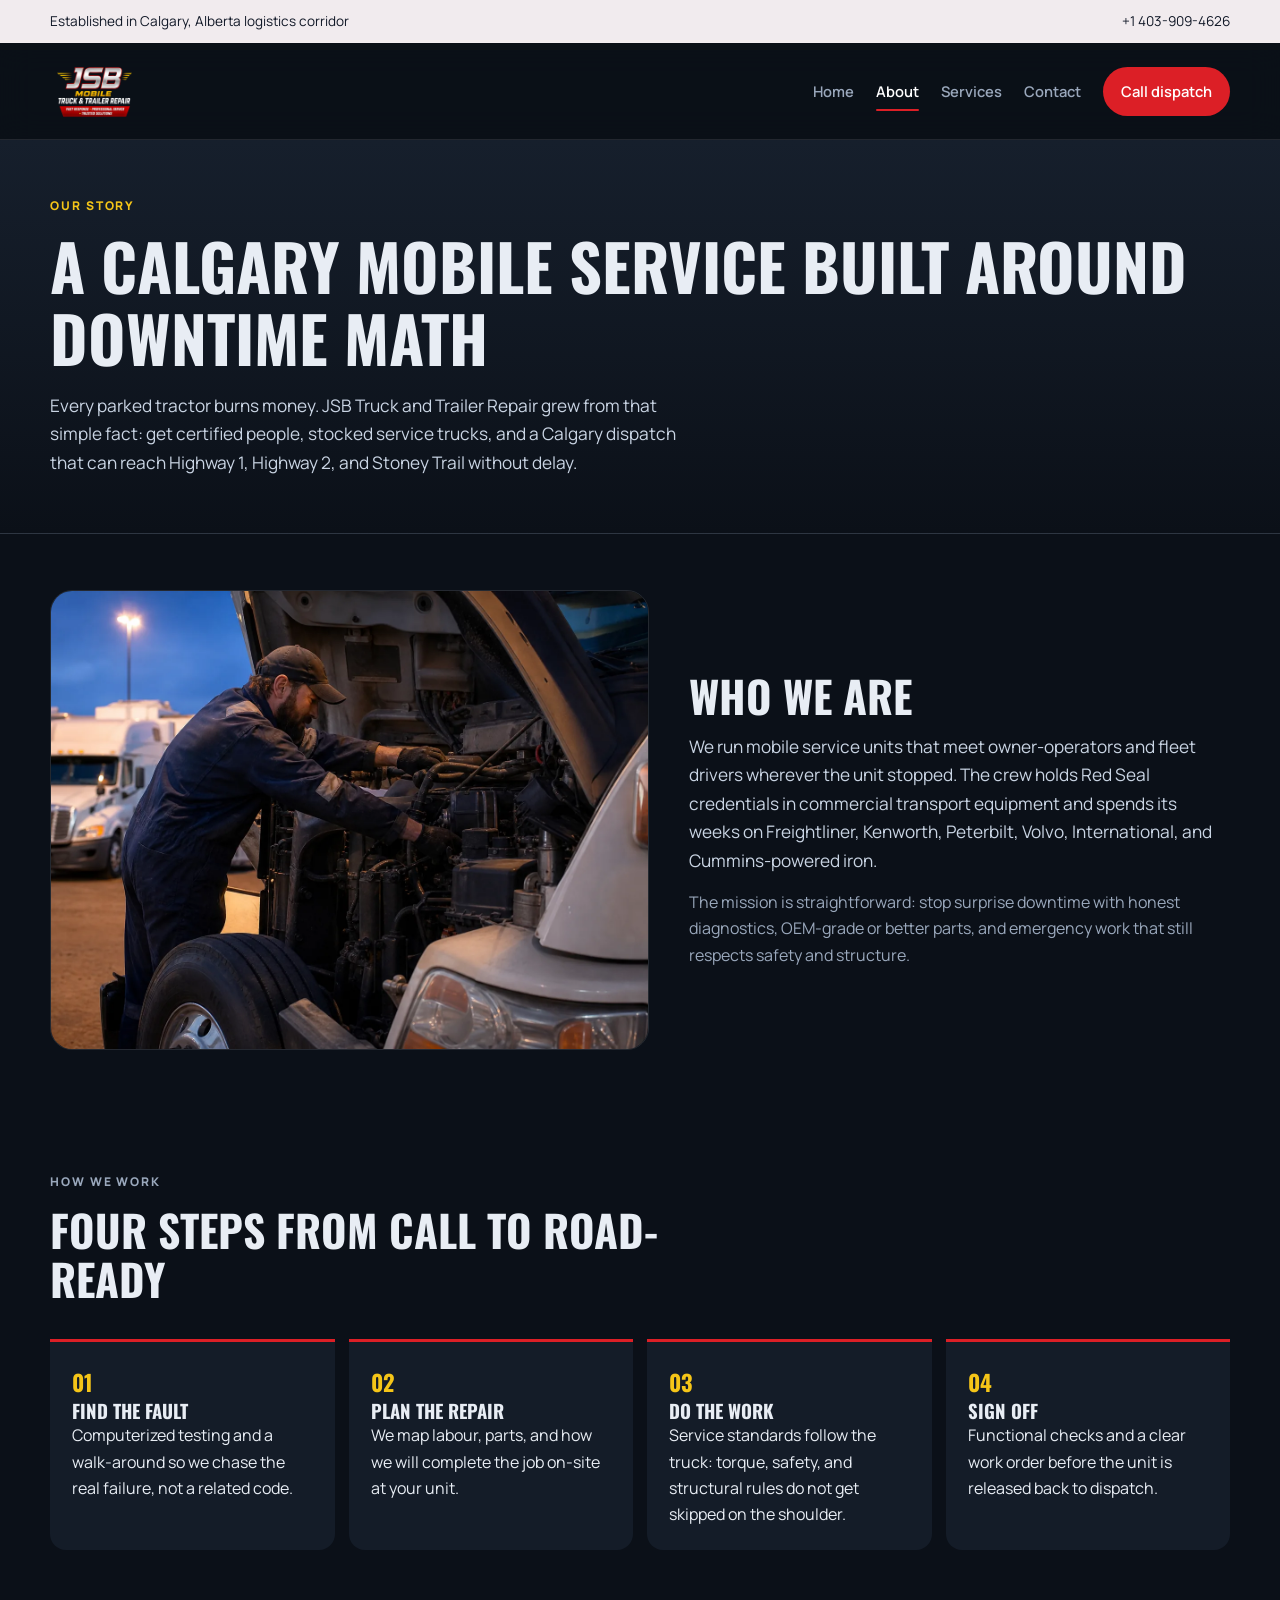
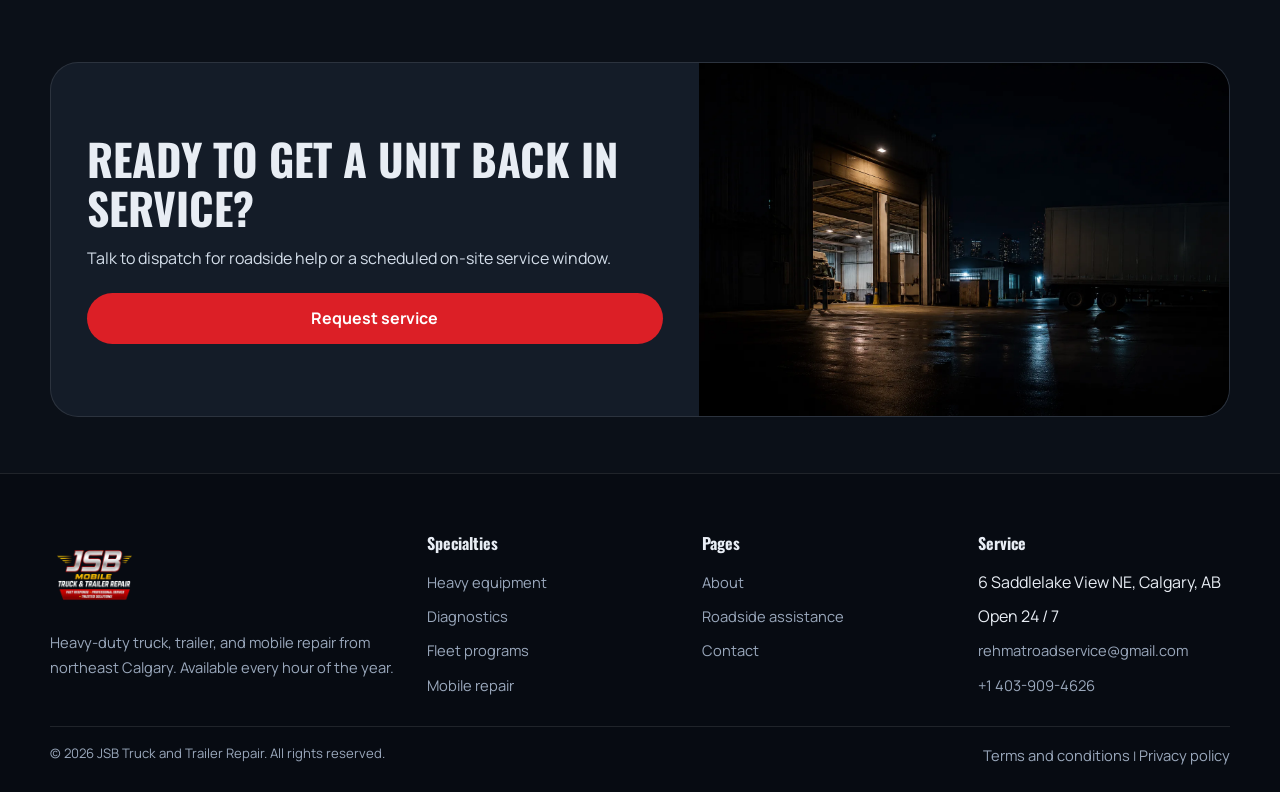
==== commit 9a73f7ef: "api of vercel" ====
--- a/about.html
+++ b/about.html
@@ -9,7 +9,7 @@
   <link rel="preconnect" href="https://fonts.gstatic.com" crossorigin />
   <link href="https://fonts.googleapis.com/css2?family=Manrope:wght@400;600;700;800&family=Oswald:wght@500;700&display=swap" rel="stylesheet" />
   <link rel="stylesheet" href="css/styles.css" />
-  <link rel="icon" href="images/jsb-logo.png" />
+  <link rel="icon" href="images/jsb-logo.webp" />
   <link rel="apple-touch-icon" href="images/apple-touch-icon.png" />
   <link rel="manifest" href="manifest.json" />
   <meta name="theme-color" content="#0b1018" />
@@ -27,23 +27,23 @@
   </div>
   <header class="site">
     <div class="wrap">
-      <a class="brand" href="index.html">
-        <img src="images/jsb-logo.png" alt="JSB Mobile Truck and Trailer Repair" />
+      <a class="brand" href="/">
+        <img src="images/jsb-logo.webp" alt="JSB Mobile Truck and Trailer Repair" />
       </a>
       <nav class="desk" aria-label="Primary">
-        <a href="index.html">Home</a>
-        <a class="active" href="about.html">About</a>
-        <a href="services.html">Services</a>
-        <a href="contact.html">Contact</a>
+        <a href="/">Home</a>
+        <a class="active" href="/about">About</a>
+        <a href="/services">Services</a>
+        <a href="/contact">Contact</a>
         <a class="btn" href="tel:+14039094626">Call dispatch</a>
       </nav>
       <button class="menu-btn" type="button" aria-label="Open menu" aria-expanded="false">☰</button>
     </div>
     <nav class="mobile-nav">
-      <a href="index.html">Home</a>
-      <a href="about.html">About</a>
-      <a href="services.html">Services</a>
-      <a href="contact.html">Contact</a>
+      <a href="/">Home</a>
+      <a href="/about">About</a>
+      <a href="/services">Services</a>
+      <a href="/contact">Contact</a>
     </nav>
   </header>
 
@@ -103,7 +103,7 @@
         <div class="inner">
           <h2>Ready to get a unit back in service?</h2>
           <p>Talk to dispatch for roadside help or a scheduled on-site service window.</p>
-          <a class="btn" href="contact.html">Request service</a>
+          <a class="btn" href="/contact">Request service</a>
         </div>
         <img src="images/cta-night.webp" alt="Nighttime mobile truck service" />
       </div>
@@ -114,26 +114,26 @@
     <div class="wrap">
       <div class="foot">
         <div>
-          <a class="brand" href="index.html">
-            <img src="images/jsb-logo.png" alt="JSB Mobile Truck and Trailer Repair" />
+          <a class="brand" href="/">
+            <img src="images/jsb-logo.webp" alt="JSB Mobile Truck and Trailer Repair" />
           </a>
           <p style="margin-top:12px">Heavy-duty truck, trailer, and mobile repair from northeast Calgary. Available every hour of the year.</p>
         </div>
         <div>
           <h4>Specialties</h4>
           <ul>
-            <li><a href="services.html">Heavy equipment</a></li>
-            <li><a href="services.html">Diagnostics</a></li>
-            <li><a href="services.html">Fleet programs</a></li>
-            <li><a href="services.html">Mobile repair</a></li>
+            <li><a href="/services">Heavy equipment</a></li>
+            <li><a href="/services">Diagnostics</a></li>
+            <li><a href="/services">Fleet programs</a></li>
+            <li><a href="/services">Mobile repair</a></li>
           </ul>
         </div>
         <div>
           <h4>Pages</h4>
           <ul>
-            <li><a href="about.html">About</a></li>
-            <li><a href="services.html">Roadside assistance</a></li>
-            <li><a href="contact.html">Contact</a></li>
+            <li><a href="/about">About</a></li>
+            <li><a href="/services">Roadside assistance</a></li>
+            <li><a href="/contact">Contact</a></li>
           </ul>
         </div>
         <div>
@@ -148,7 +148,7 @@
       </div>
       <div class="legal">
         <span>© 2026 JSB Truck and Trailer Repair. All rights reserved.</span>
-        <span><a href="terms.html">Terms and conditions</a> | <a href="privacy.html">Privacy policy</a></span>
+        <span><a href="/terms">Terms and conditions</a> | <a href="/privacy">Privacy policy</a></span>
       </div>
     </div>
   </footer>
